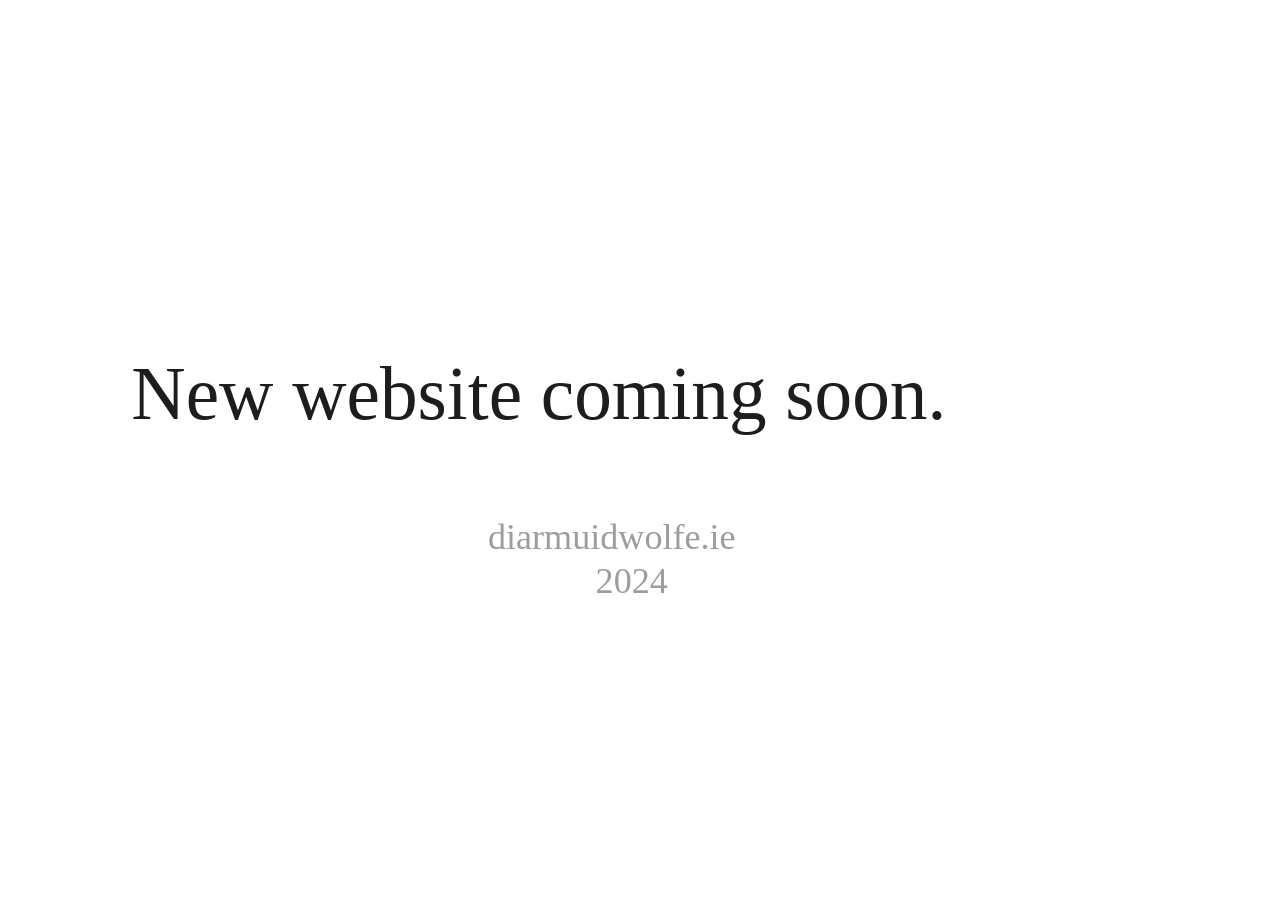
==== index.html @ d6584f28 "Add files via upload" ====
<!DOCTYPE html>
<html lang="en">
<head>
    <meta charset="UTF-8">
    <meta name="viewport" content="width=device-width, initial-scale=1.0">
    <title>Diarmuid Wolfe</title>
    <link rel="icon" type="image/x-icon" href="favicon.svg">
</head>
<body>
    <img src="NewWebsite.svg" alt="">
    <link rel="stylesheet" href="css/main.css">
</body>
</html>
---- css/main.css ----
body {background: rgb(255, 255, 255);
}
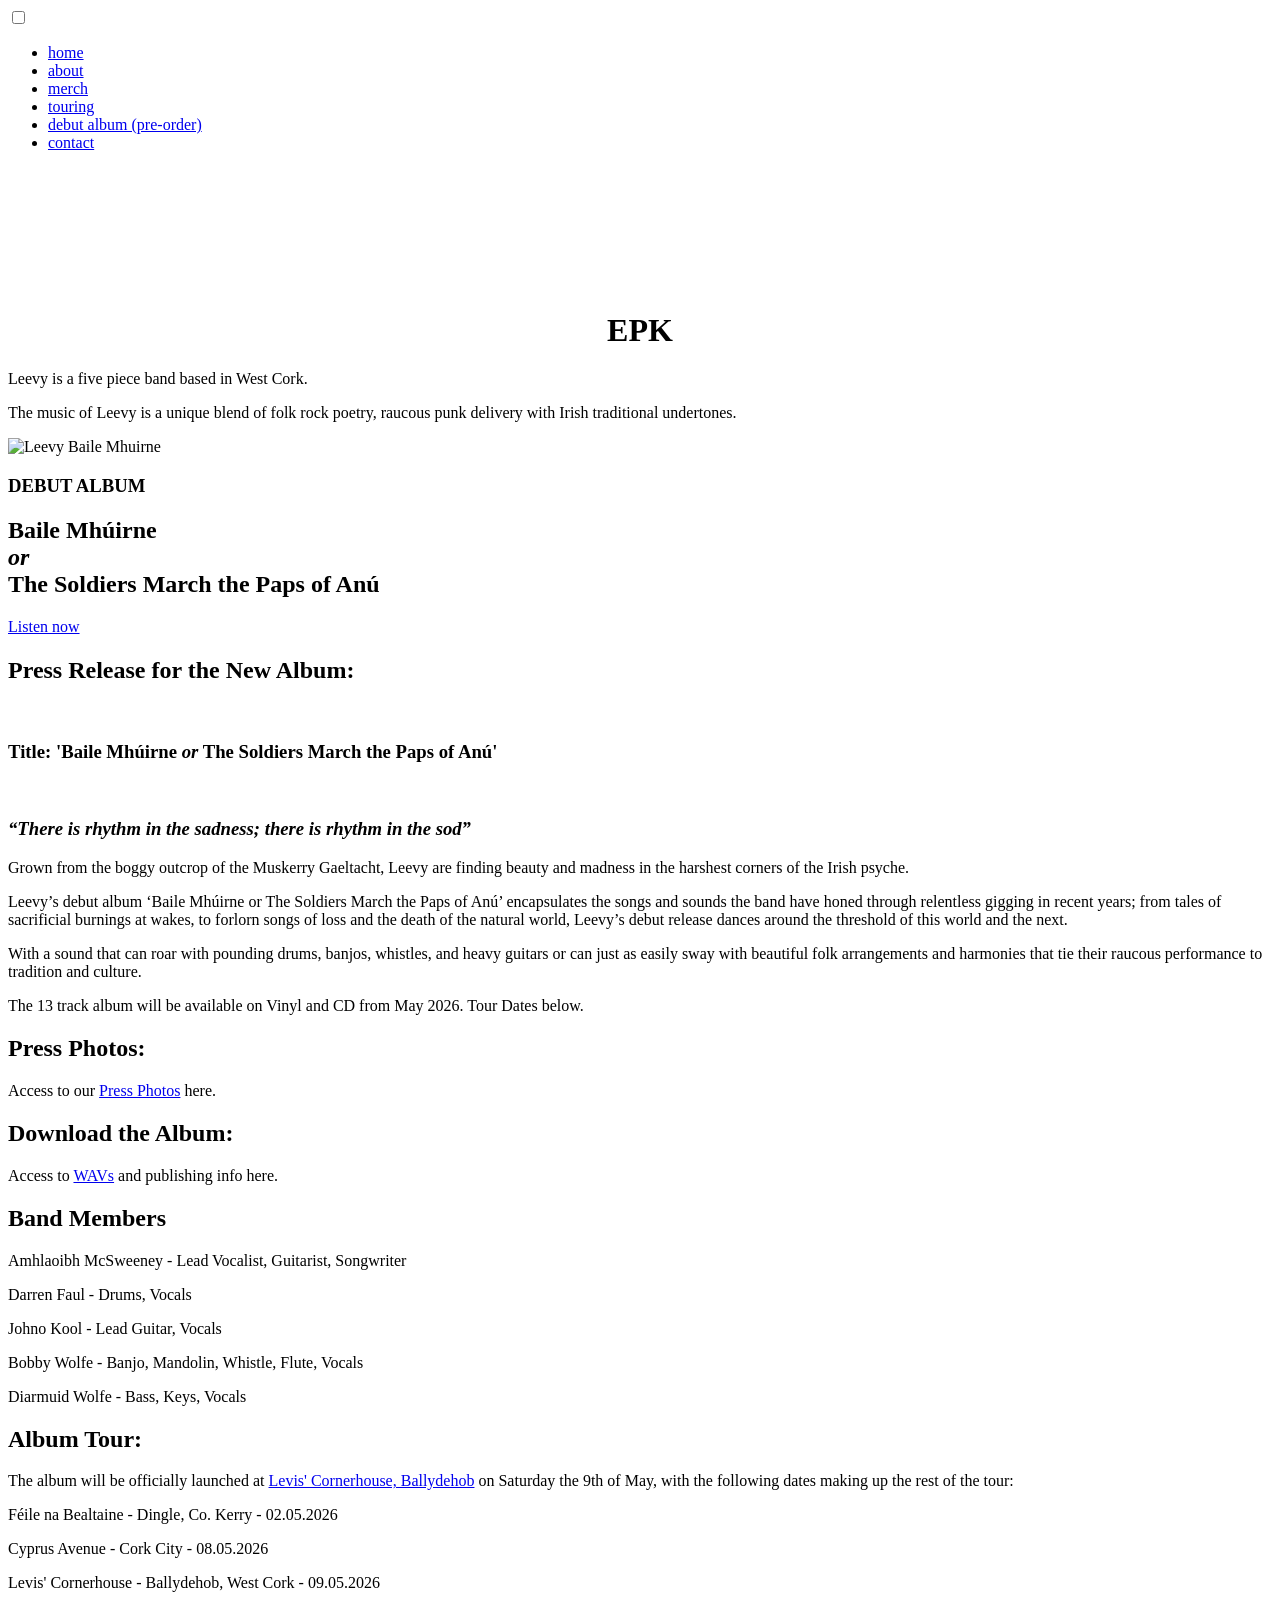
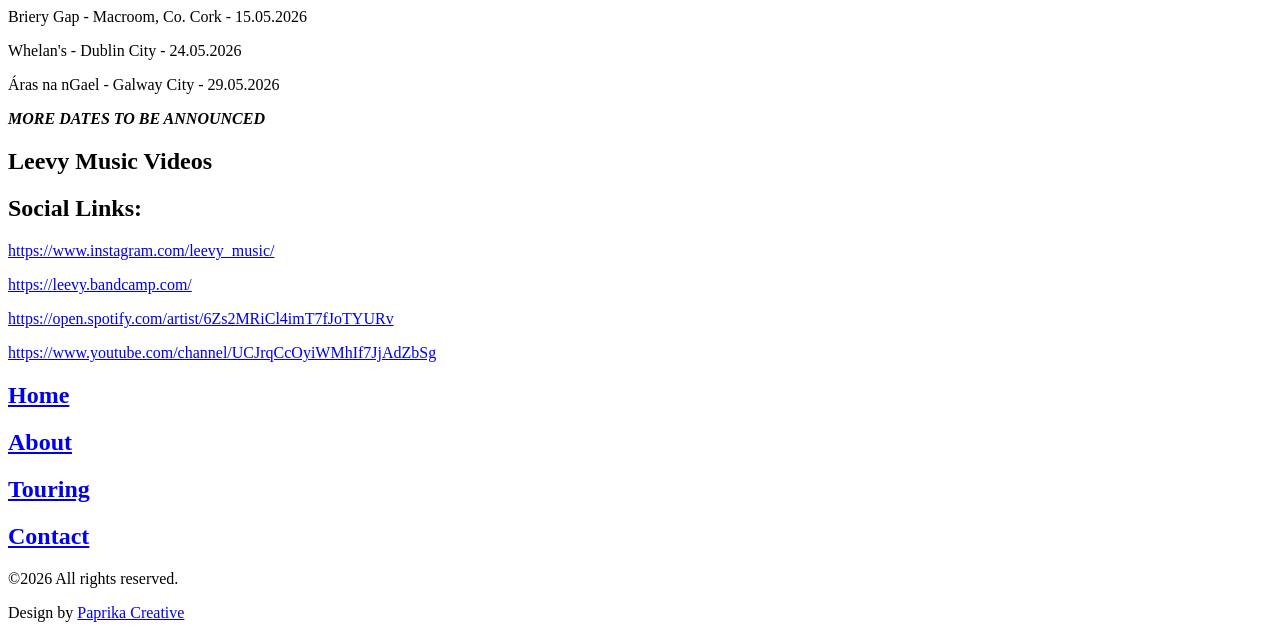
==== commit 52a17a43: "Update index.html" ====
--- a/index.html
+++ b/index.html
@@ -1,13 +1,176 @@
 <!DOCTYPE html>
 <html lang="en">
-<head>
-    <meta charset="UTF-8">
-    <meta name="viewport" content="width=device-width, initial-scale=1.0">
-    <title>Diarmuid Wolfe</title>
-    <link rel="icon" type="image/x-icon" href="favicon.svg">
-</head>
+    <head>
+        <meta charset="UTF-8">
+        <meta name="viewport" content="width=device-width, initial-scale=1.0">
+        <title>EPK | Leevy | Irish band</title>
+        <link rel="icon" type="image/svg+xml" href="images/favicon-leevy.svg">
+        <link rel="icon" sizes="72x72" href="images/favicon-leevy.png">
+        <link rel="stylesheet" href="css/main.css">
+        <link rel="stylesheet" href="css/fadein.css">
+        <link rel="stylesheet" href="css/magnific-popup.css">
+        <link rel="stylesheet" href="/css/lite-yt-embed.css" />
+        <script src="https://ajax.googleapis.com/ajax/libs/jquery/3.5.1/jquery.min.js"></script>
+        <meta property="og:site_name" content="Leevy">
+        <meta property="og:title" content="EPK | Leevy">
+        <meta property="og:description" content="Irish Band">
+        <meta name="description" property="og:description" content="EPK - Leevy.">
+        <meta property="og:image" content="http://leevy.ie/images/tile-leevy.jpg">
+        <meta property="og:image:type" content="image/jpeg">
+        <meta property="og:image:width" content="300">
+        <meta property="og:image:height" content="300">
+        <meta property="og:url" content="https://leevy.ie/epk">
+    </head>
+
 <body>
-    <img src="NewWebsite.svg" alt="">
-    <link rel="stylesheet" href="css/main.css">
+    <header class="sticky heroFade dark">
+        <div>
+            <a href="/">
+                <div class="logo-box dark"></div>
+            </a>
+        </div>
+        <nav class="dark">
+            <div id="menuToggle">
+                <input type="checkbox" class="toggle">
+                <span></span>
+                <span></span>
+                
+
+                <ul class="show-desktop hide-mobile" id="nav">
+                    <li><a href="/" class="hover-fill">home</a></li>
+                    <li><a href="/about" class="hover-fill">about</a></li>
+                    <li><a href="https://leevy.bandcamp.com/merch" class="hover-fill">merch</a></li>                   
+                    <li><a href="/touring" class="hover-fill">touring</a></li>
+                    <li class="hide-desktop"><a href="https://www.kickstarter.com/projects/leevy/leevy-2026-album-pre-order" class="hover-fill">debut album (pre-order)</a></li>
+                    <li><a href="/contact" class="hover-fill">contact</a></li>
+                </ul>
+            </div>
+        </nav>
+    </header>
+
+    <div class="block-white block-pale">
+        <div class="container-short" style="margin-top: 10em;">
+            <h1  style="text-align: center; ">EPK</h1>
+            <p>Leevy is a five piece band based in West Cork.</p>
+            <p>The music of Leevy is a unique blend of folk rock poetry, raucous punk delivery with Irish traditional undertones.</p>
+        </div>
+        <div class="block-half block-pale container">
+                <div class="grid-two">
+                    <img class="album-art scroll" src="images/bm22.webp" alt="Leevy Baile Mhuirne" loading="lazy">
+                    <div>
+                        <h3 class="scroll">DEBUT ALBUM</h3>
+                        <h2 class="scroll">Baile Mhúirne <br><i>or</i><br> The Soldiers March the Paps of Anú</h2>
+                        <a href="https://soundcloud.com/user-35306573/sets/baile-mhuirne-or-the-soldiers/s-2vhCd2pMdBI?si=44b4f10114604d5eb9d0fdafe713421c&utm_source=clipboard&utm_medium=text&utm_campaign=social_sharing" class="button button-black scroll">Listen now</a>
+                    </div>
+                </div>
+    
+            </div>   
+            <div class="block-white block-pale">
+                <div class="container-short" style="margin-top: em;">
+                    <h1  style="text-align: center; "></h1>     
+            <h2>Press Release for the New Album:</h2>
+            <br>
+            <h3><strong>Title: 'Baile Mhúirne <i>or</i> The Soldiers March the Paps of Anú'</strong></h3>
+            <br>
+            <h3><i>“There is rhythm in the sadness; there is rhythm in the sod”</i></h3>
+            <p>Grown from the boggy outcrop of the Muskerry Gaeltacht, Leevy are finding beauty and madness in the harshest corners of the Irish psyche.</p>
+            <p>Leevy’s debut album ‘Baile Mhúirne or The Soldiers March the Paps of Anú’ encapsulates the songs and sounds the band have honed through relentless gigging in recent years; from tales of sacrificial burnings at wakes, to forlorn songs of loss and the death of the natural world, Leevy’s debut release dances around the threshold of this world and the next.</p>
+            <p>With a sound that can roar with pounding drums, banjos, whistles, and heavy guitars or can just as easily sway with beautiful folk arrangements and harmonies that tie their raucous performance to tradition and culture.</p>
+            <p>The 13 track album will be available on Vinyl and CD from May 2026. Tour Dates below.</p>
+
+            <h2>Press Photos:</h2>
+            <p>Access to our <a href="https://drive.google.com/drive/folders/155Ag9zj-bqqjAjqRdXDshBK_4tMXkZ3K?usp=drive_link" class="underline">Press Photos</a> here.</p>
+
+            <h2>Download the Album:</h2>
+            <p>Access to <a href="https://drive.google.com/drive/folders/1xvyClgNeGCQgH7x-zjIfzQUlNjFObA7L?usp=drive_link" class="underline">WAVs</a> and publishing info here.</p>
+
+            <h2>Band Members</h2>
+            <p>Amhlaoibh McSweeney - Lead Vocalist, Guitarist, Songwriter</p>
+            <p>Darren Faul - Drums, Vocals</p>
+            <p>Johno Kool - Lead Guitar, Vocals</p>
+            <p>Bobby Wolfe - Banjo, Mandolin, Whistle, Flute, Vocals</p>
+            <p>Diarmuid Wolfe - Bass, Keys, Vocals</p>
+
+            <h2>Album Tour:</h2>
+            <p>The album will be officially launched at <a href="https://leviscornerhouse.com/listings/" class="underline">Levis' Cornerhouse, Ballydehob</a> on Saturday the 9th of May, with the following dates making up the rest of the tour:</p>
+            <p>Féile na Bealtaine - Dingle, Co. Kerry - 02.05.2026</p>
+            <p>Cyprus Avenue - Cork City - 08.05.2026</p>
+            <p>Levis' Cornerhouse - Ballydehob, West Cork - 09.05.2026</p>
+            <p>Briery Gap - Macroom, Co. Cork - 15.05.2026</p>
+            <p>Whelan's - Dublin City - 24.05.2026</p>
+            <p>Áras na nGael - Galway City - 29.05.2026</p>
+            <p></p>
+            <p><i><b>MORE DATES TO BE ANNOUNCED</b></i></p>
+
+
+            <div class="block-white block-pale">
+                    <h2 class="heroFadeUp">Leevy Music Videos</h2>
+                    <div class="container-short" style="text-align: center;">
+                </div>
+                    <div class="grid-video heroFadeUp">
+                        <lite-youtube videoid="CYgJ7k-WWqY" playlabel="Leevy music video Burn the Casket"></lite-youtube>
+                        <lite-youtube videoid="9Yd9Pu_zc58" playlabel="Leevy music video Niamh Chinn Óir"></lite-youtube>
+                        <lite-youtube videoid="D6Uo3K6K5qw" playlabel="Leevy music video Top Road Band"></lite-youtube>
+                        <lite-youtube videoid="4lWYAynLllA" playlabel="Leevy music video Find Your Own Way Back From Town"></lite-youtube>
+                    </div>      
+            </div>
+
+            <h2>Social Links:</h2>
+            <p class="truncate"><a href="https://www.instagram.com/leevy_music/" style="text-decoration: underline;">https://www.instagram.com/leevy_music/</a></p>
+            <p class="truncate"><a href="https://leevy.bandcamp.com/" style="text-decoration: underline;">https://leevy.bandcamp.com/</a></p>
+            <p class="truncate"><a href="https://open.spotify.com/artist/6Zs2MRiCl4imT7fJoTYURv" style="text-decoration: underline;">https://open.spotify.com/artist/6Zs2MRiCl4imT7fJoTYURv</a></p>
+            <p class="truncate"><a href="https://www.youtube.com/channel/UCJrqCcOyiWMhIf7JjAdZbSg"  style="text-decoration: underline;">https://www.youtube.com/channel/UCJrqCcOyiWMhIf7JjAdZbSg</a></p>
+        </div>
+    </div>
+    
+    <div class="footer">
+        <div class="footer-container">
+        <div class="footer-grid">
+            <div><a class="logo-footer" href="/"><div class="logo-box logo-footer"></div></a></div>
+            <div><a href="/"><h2>Home</h2></a></div>
+            <div><a href="/about"><h2>About</h2></a></div>
+            <div><a href="/touring"><h2>Touring</h2></a></div>
+            <div><a href="/contact"><h2>Contact</h2></a></div>
+        </div>
+        </div>
+        <div class="copyright">
+            <p>©2026 All rights reserved.</p>
+            <p>Design by <a href="http://www.paprika.ie" target="_blank" style="text-decoration: underline;">Paprika Creative</a></p>
+        </div>
+
+
+
+    </div>
+    
+
+    <script src="https://cdnjs.cloudflare.com/ajax/libs/jquery/3.5.1/jquery.min.js"></script>
+    <script src="js/init.js"></script>
+    <script src="js/fadein.js"></script>
+    <script src="js/lite-yt-embed.js"></script>
+    <script src="js/magnific-popup.js"></script>
+
+    <script>$(document).ready(function() {
+    
+        $('.image-popup-no-margins').magnificPopup({
+            type: 'image',
+            closeOnContentClick: true,
+            closeBtnInside: false,
+            fixedContentPos: true,
+            mainClass: 'mfp-no-margins mfp-with-zoom', // class to remove default margin from left and right side
+            image: {
+                verticalFit: true
+            },
+            zoom: {
+                enabled: true,
+                duration: 300 // don't foget to change the duration also in CSS
+            }
+        });
+    
+    });</script>
+
+
 </body>
-</html>+
+
+
+</html>
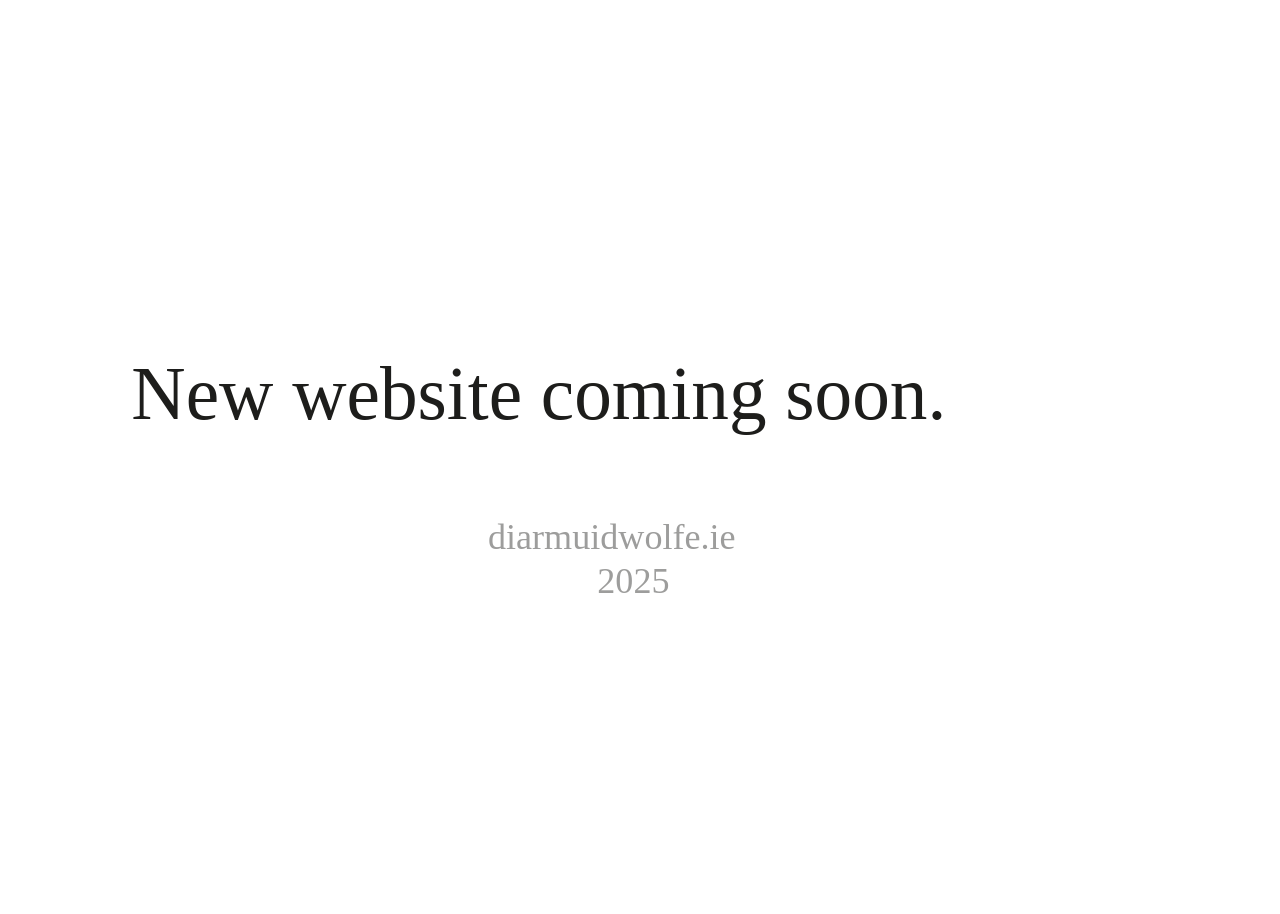
==== commit 63754edc: "Update index.html" ====
--- a/index.html
+++ b/index.html
@@ -1,176 +1,12 @@
 <!DOCTYPE html>
 <html lang="en">
-    <head>
-        <meta charset="UTF-8">
-        <meta name="viewport" content="width=device-width, initial-scale=1.0">
-        <title>EPK | Leevy | Irish band</title>
-        <link rel="icon" type="image/svg+xml" href="images/favicon-leevy.svg">
-        <link rel="icon" sizes="72x72" href="images/favicon-leevy.png">
-        <link rel="stylesheet" href="css/main.css">
-        <link rel="stylesheet" href="css/fadein.css">
-        <link rel="stylesheet" href="css/magnific-popup.css">
-        <link rel="stylesheet" href="/css/lite-yt-embed.css" />
-        <script src="https://ajax.googleapis.com/ajax/libs/jquery/3.5.1/jquery.min.js"></script>
-        <meta property="og:site_name" content="Leevy">
-        <meta property="og:title" content="EPK | Leevy">
-        <meta property="og:description" content="Irish Band">
-        <meta name="description" property="og:description" content="EPK - Leevy.">
-        <meta property="og:image" content="http://leevy.ie/images/tile-leevy.jpg">
-        <meta property="og:image:type" content="image/jpeg">
-        <meta property="og:image:width" content="300">
-        <meta property="og:image:height" content="300">
-        <meta property="og:url" content="https://leevy.ie/epk">
-    </head>
-
+<head>
+    <meta charset="UTF-8">
+    <meta name="viewport" content="width=device-width, initial-scale=1.0">
+    <title>Diarmuid Wolfe</title>
+    <link rel="stylesheet" href="css/main.css">
+</head>
 <body>
-    <header class="sticky heroFade dark">
-        <div>
-            <a href="/">
-                <div class="logo-box dark"></div>
-            </a>
-        </div>
-        <nav class="dark">
-            <div id="menuToggle">
-                <input type="checkbox" class="toggle">
-                <span></span>
-                <span></span>
-                
-
-                <ul class="show-desktop hide-mobile" id="nav">
-                    <li><a href="/" class="hover-fill">home</a></li>
-                    <li><a href="/about" class="hover-fill">about</a></li>
-                    <li><a href="https://leevy.bandcamp.com/merch" class="hover-fill">merch</a></li>                   
-                    <li><a href="/touring" class="hover-fill">touring</a></li>
-                    <li class="hide-desktop"><a href="https://www.kickstarter.com/projects/leevy/leevy-2026-album-pre-order" class="hover-fill">debut album (pre-order)</a></li>
-                    <li><a href="/contact" class="hover-fill">contact</a></li>
-                </ul>
-            </div>
-        </nav>
-    </header>
-
-    <div class="block-white block-pale">
-        <div class="container-short" style="margin-top: 10em;">
-            <h1  style="text-align: center; ">EPK</h1>
-            <p>Leevy is a five piece band based in West Cork.</p>
-            <p>The music of Leevy is a unique blend of folk rock poetry, raucous punk delivery with Irish traditional undertones.</p>
-        </div>
-        <div class="block-half block-pale container">
-                <div class="grid-two">
-                    <img class="album-art scroll" src="images/bm22.webp" alt="Leevy Baile Mhuirne" loading="lazy">
-                    <div>
-                        <h3 class="scroll">DEBUT ALBUM</h3>
-                        <h2 class="scroll">Baile Mhúirne <br><i>or</i><br> The Soldiers March the Paps of Anú</h2>
-                        <a href="https://soundcloud.com/user-35306573/sets/baile-mhuirne-or-the-soldiers/s-2vhCd2pMdBI?si=44b4f10114604d5eb9d0fdafe713421c&utm_source=clipboard&utm_medium=text&utm_campaign=social_sharing" class="button button-black scroll">Listen now</a>
-                    </div>
-                </div>
-    
-            </div>   
-            <div class="block-white block-pale">
-                <div class="container-short" style="margin-top: em;">
-                    <h1  style="text-align: center; "></h1>     
-            <h2>Press Release for the New Album:</h2>
-            <br>
-            <h3><strong>Title: 'Baile Mhúirne <i>or</i> The Soldiers March the Paps of Anú'</strong></h3>
-            <br>
-            <h3><i>“There is rhythm in the sadness; there is rhythm in the sod”</i></h3>
-            <p>Grown from the boggy outcrop of the Muskerry Gaeltacht, Leevy are finding beauty and madness in the harshest corners of the Irish psyche.</p>
-            <p>Leevy’s debut album ‘Baile Mhúirne or The Soldiers March the Paps of Anú’ encapsulates the songs and sounds the band have honed through relentless gigging in recent years; from tales of sacrificial burnings at wakes, to forlorn songs of loss and the death of the natural world, Leevy’s debut release dances around the threshold of this world and the next.</p>
-            <p>With a sound that can roar with pounding drums, banjos, whistles, and heavy guitars or can just as easily sway with beautiful folk arrangements and harmonies that tie their raucous performance to tradition and culture.</p>
-            <p>The 13 track album will be available on Vinyl and CD from May 2026. Tour Dates below.</p>
-
-            <h2>Press Photos:</h2>
-            <p>Access to our <a href="https://drive.google.com/drive/folders/155Ag9zj-bqqjAjqRdXDshBK_4tMXkZ3K?usp=drive_link" class="underline">Press Photos</a> here.</p>
-
-            <h2>Download the Album:</h2>
-            <p>Access to <a href="https://drive.google.com/drive/folders/1xvyClgNeGCQgH7x-zjIfzQUlNjFObA7L?usp=drive_link" class="underline">WAVs</a> and publishing info here.</p>
-
-            <h2>Band Members</h2>
-            <p>Amhlaoibh McSweeney - Lead Vocalist, Guitarist, Songwriter</p>
-            <p>Darren Faul - Drums, Vocals</p>
-            <p>Johno Kool - Lead Guitar, Vocals</p>
-            <p>Bobby Wolfe - Banjo, Mandolin, Whistle, Flute, Vocals</p>
-            <p>Diarmuid Wolfe - Bass, Keys, Vocals</p>
-
-            <h2>Album Tour:</h2>
-            <p>The album will be officially launched at <a href="https://leviscornerhouse.com/listings/" class="underline">Levis' Cornerhouse, Ballydehob</a> on Saturday the 9th of May, with the following dates making up the rest of the tour:</p>
-            <p>Féile na Bealtaine - Dingle, Co. Kerry - 02.05.2026</p>
-            <p>Cyprus Avenue - Cork City - 08.05.2026</p>
-            <p>Levis' Cornerhouse - Ballydehob, West Cork - 09.05.2026</p>
-            <p>Briery Gap - Macroom, Co. Cork - 15.05.2026</p>
-            <p>Whelan's - Dublin City - 24.05.2026</p>
-            <p>Áras na nGael - Galway City - 29.05.2026</p>
-            <p></p>
-            <p><i><b>MORE DATES TO BE ANNOUNCED</b></i></p>
-
-
-            <div class="block-white block-pale">
-                    <h2 class="heroFadeUp">Leevy Music Videos</h2>
-                    <div class="container-short" style="text-align: center;">
-                </div>
-                    <div class="grid-video heroFadeUp">
-                        <lite-youtube videoid="CYgJ7k-WWqY" playlabel="Leevy music video Burn the Casket"></lite-youtube>
-                        <lite-youtube videoid="9Yd9Pu_zc58" playlabel="Leevy music video Niamh Chinn Óir"></lite-youtube>
-                        <lite-youtube videoid="D6Uo3K6K5qw" playlabel="Leevy music video Top Road Band"></lite-youtube>
-                        <lite-youtube videoid="4lWYAynLllA" playlabel="Leevy music video Find Your Own Way Back From Town"></lite-youtube>
-                    </div>      
-            </div>
-
-            <h2>Social Links:</h2>
-            <p class="truncate"><a href="https://www.instagram.com/leevy_music/" style="text-decoration: underline;">https://www.instagram.com/leevy_music/</a></p>
-            <p class="truncate"><a href="https://leevy.bandcamp.com/" style="text-decoration: underline;">https://leevy.bandcamp.com/</a></p>
-            <p class="truncate"><a href="https://open.spotify.com/artist/6Zs2MRiCl4imT7fJoTYURv" style="text-decoration: underline;">https://open.spotify.com/artist/6Zs2MRiCl4imT7fJoTYURv</a></p>
-            <p class="truncate"><a href="https://www.youtube.com/channel/UCJrqCcOyiWMhIf7JjAdZbSg"  style="text-decoration: underline;">https://www.youtube.com/channel/UCJrqCcOyiWMhIf7JjAdZbSg</a></p>
-        </div>
-    </div>
-    
-    <div class="footer">
-        <div class="footer-container">
-        <div class="footer-grid">
-            <div><a class="logo-footer" href="/"><div class="logo-box logo-footer"></div></a></div>
-            <div><a href="/"><h2>Home</h2></a></div>
-            <div><a href="/about"><h2>About</h2></a></div>
-            <div><a href="/touring"><h2>Touring</h2></a></div>
-            <div><a href="/contact"><h2>Contact</h2></a></div>
-        </div>
-        </div>
-        <div class="copyright">
-            <p>©2026 All rights reserved.</p>
-            <p>Design by <a href="http://www.paprika.ie" target="_blank" style="text-decoration: underline;">Paprika Creative</a></p>
-        </div>
-
-
-
-    </div>
-    
-
-    <script src="https://cdnjs.cloudflare.com/ajax/libs/jquery/3.5.1/jquery.min.js"></script>
-    <script src="js/init.js"></script>
-    <script src="js/fadein.js"></script>
-    <script src="js/lite-yt-embed.js"></script>
-    <script src="js/magnific-popup.js"></script>
-
-    <script>$(document).ready(function() {
-    
-        $('.image-popup-no-margins').magnificPopup({
-            type: 'image',
-            closeOnContentClick: true,
-            closeBtnInside: false,
-            fixedContentPos: true,
-            mainClass: 'mfp-no-margins mfp-with-zoom', // class to remove default margin from left and right side
-            image: {
-                verticalFit: true
-            },
-            zoom: {
-                enabled: true,
-                duration: 300 // don't foget to change the duration also in CSS
-            }
-        });
-    
-    });</script>
-
-
+    <img src="NewWebsite.svg" alt="">
 </body>
-
-
-
 </html>
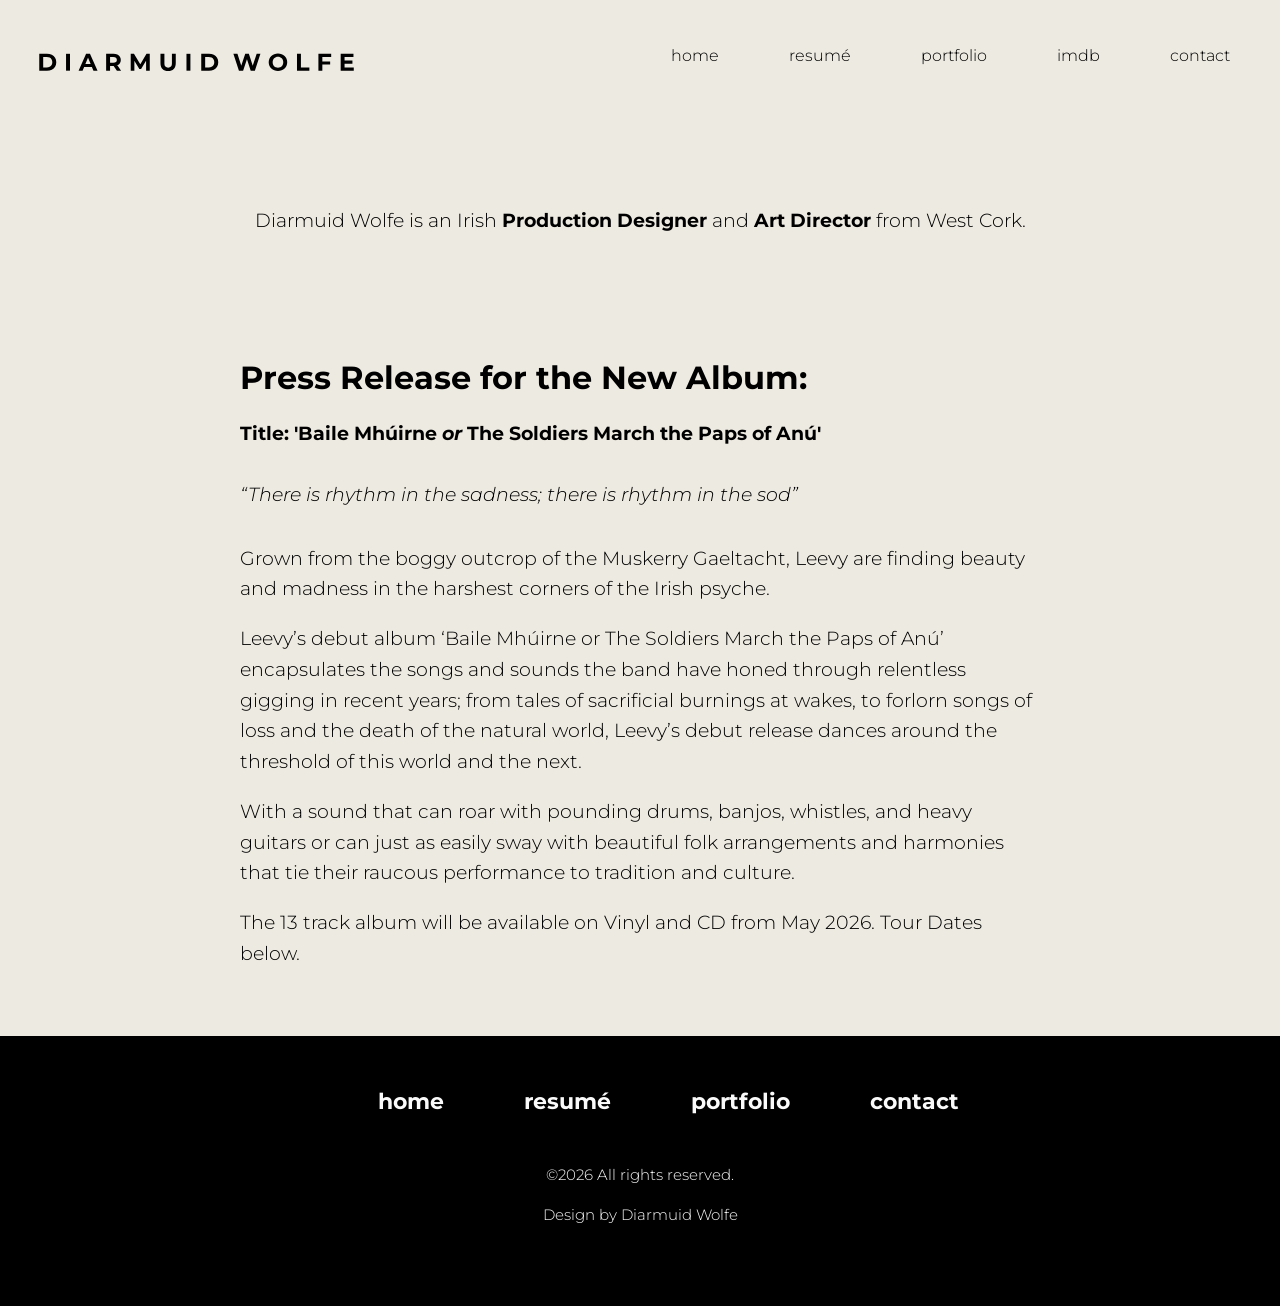
==== commit d8450cd3: "Add files via upload" ====
--- a/index.html
+++ b/index.html
@@ -1,12 +1,126 @@
 <!DOCTYPE html>
 <html lang="en">
-<head>
-    <meta charset="UTF-8">
-    <meta name="viewport" content="width=device-width, initial-scale=1.0">
-    <title>Diarmuid Wolfe</title>
-    <link rel="stylesheet" href="css/main.css">
-</head>
+    <head>
+        <meta charset="UTF-8">
+        <meta name="viewport" content="width=device-width, initial-scale=1.0">
+        <title>Diarmuid Wolfe | Production Designer | Art Director</title>
+        <link rel="icon" type="image/svg+xml" href="images/favicon-diarmuidwolfe.svg">
+        <link rel="icon" sizes="72x72" href="images/favicon-diarmuidwolfe.svg">
+        <link rel="stylesheet" href="css/main.css">
+        <link rel="stylesheet" href="css/fadein.css">
+        <link rel="stylesheet" href="css/magnific-popup.css">
+        <link rel="stylesheet" href="/css/lite-yt-embed.css" />
+        <script src="https://ajax.googleapis.com/ajax/libs/jquery/3.5.1/jquery.min.js"></script>
+        <meta property="og:site_name" content="Diarmuid Wolfe | Production Designer | Art Director">
+        <meta property="og:title" content="Diarmuid Wolfe | Production Designer | Art Director">
+        <meta property="og:description" content="Irish Production Designer">
+        <meta name="description" property="og:description" content="Diarmuid Wolfe | Production Designer | Art Director.">
+        <meta property="og:image" content="http://diarmuid.ie/images/tile-diarmuidwolfe.jpg">
+        <meta property="og:image:type" content="image/jpeg">
+        <meta property="og:image:width" content="300">
+        <meta property="og:image:height" content="300">
+        <meta property="og:url" content="https://diarmuidwolfe.ie">
+    </head>
+
 <body>
-    <img src="NewWebsite.svg" alt="">
+    <header class="sticky heroFade dark">
+        <div>
+            <a href="/">
+                <div class="logo-box dark"></div>
+            </a>
+        </div>
+        <nav class="dark">
+            <div id="menuToggle">
+                <input type="checkbox" class="toggle">
+                <span></span>
+                <span></span>
+                
+
+                <ul class="show-desktop hide-mobile" id="nav">
+                    <li><a href="/" class="hover-fill">home</a></li>
+                    <li><a href="/resume" class="hover-fill">resumé</a></li>
+                    <li><a href="portfolio" class="hover-fill">portfolio</a></li>
+                    <li><a href="https://www.imdb.com/name/nm13002659/" class="hover-fill">imdb</a></li>                 
+                    <li><a href="/contact" class="hover-fill">contact</a></li>
+                </ul>
+            </div>
+        </nav>
+    </header>
+
+    <div class="block-white block-pale">
+        <div class="container-short" style="margin-top: 10em;">
+            <h3  style="text-align: center; ">Diarmuid Wolfe is an Irish <strong>Production Designer</strong> and <strong>Art Director</strong> from West Cork.</h3>
+    
+            </div>   
+            <div class="block-white block-pale">
+                <div class="container-short" style="margin-top: em;">
+                    <h1  style="text-align: center; "></h1>     
+            <h2>Press Release for the New Album:</h2>
+            <br>
+            <h3><strong>Title: 'Baile Mhúirne <i>or</i> The Soldiers March the Paps of Anú'</strong></h3>
+            <br>
+            <h3><i>“There is rhythm in the sadness; there is rhythm in the sod”</i></h3>
+            <p>Grown from the boggy outcrop of the Muskerry Gaeltacht, Leevy are finding beauty and madness in the harshest corners of the Irish psyche.</p>
+            <p>Leevy’s debut album ‘Baile Mhúirne or The Soldiers March the Paps of Anú’ encapsulates the songs and sounds the band have honed through relentless gigging in recent years; from tales of sacrificial burnings at wakes, to forlorn songs of loss and the death of the natural world, Leevy’s debut release dances around the threshold of this world and the next.</p>
+            <p>With a sound that can roar with pounding drums, banjos, whistles, and heavy guitars or can just as easily sway with beautiful folk arrangements and harmonies that tie their raucous performance to tradition and culture.</p>
+            <p>The 13 track album will be available on Vinyl and CD from May 2026. Tour Dates below.</p>
+
+            </div>
+    </div>
+    </div>
+    </div>
+</div>
+    </div>
+    </div>
+    
+    <div class="footer">
+        <div class="footer-container">
+        <div class="footer-grid">
+            <div><a class="logo-footer" href="/"><div class="logo-box logo-footer"></div></a></div>
+            <div><a href="/"><h2>home</h2></a></div>
+            <div><a href="/resume"><h2>resumé</h2></a></div>
+            <div><a href="/portfolio"><h2>portfolio</h2></a></div>
+            <div><a href="/contact"><h2>contact</h2></a></div>
+        </div>
+        </div>
+        <div class="copyright">
+            <p>©2026 All rights reserved.</p>
+            <p>Design by Diarmuid Wolfe</a></p>
+        </div>
+
+
+
+    </div>
+    
+
+    <script src="https://cdnjs.cloudflare.com/ajax/libs/jquery/3.5.1/jquery.min.js"></script>
+    <script src="js/init.js"></script>
+    <script src="js/fadein.js"></script>
+    <script src="js/lite-yt-embed.js"></script>
+    <script src="js/magnific-popup.js"></script>
+
+    <script>$(document).ready(function() {
+    
+        $('.image-popup-no-margins').magnificPopup({
+            type: 'image',
+            closeOnContentClick: true,
+            closeBtnInside: false,
+            fixedContentPos: true,
+            mainClass: 'mfp-no-margins mfp-with-zoom', // class to remove default margin from left and right side
+            image: {
+                verticalFit: true
+            },
+            zoom: {
+                enabled: true,
+                duration: 300 // don't foget to change the duration also in CSS
+            }
+        });
+    
+    });</script>
+
+
 </body>
-</html>
+
+
+
+</html>
--- a/css/main.css
+++ b/css/main.css
@@ -1,2 +1,1142 @@
-body {background: rgb(255, 255, 255);
-}+@import url('https://fonts.googleapis.com/css2?family=Montserrat:ital,wght@0,100..900;1,100..900&display=swap" rel="stylesheet');
+
+::selection {
+    background: var(--secondary-colour);
+}
+
+html {
+    margin:    0 auto;
+    max-width: 3000px;
+    overflow-x: hidden;
+}
+
+body  {
+    margin: 0;
+    font-family: 'Montserrat', sans-serif;
+    background: #EDEAE1;
+}
+
+input,
+textarea,
+button,
+select,
+a {
+  -webkit-tap-highlight-color: rgba(0,0,0,0);
+  color: inherit;
+}
+
+
+a img {
+    -webkit-tap-highlight-color: rgba(0,0,0,0);
+    text-decoration: none;
+}
+
+p {
+    font-size: 1em;
+    line-height: 1.4em;
+    font-weight: 300;
+}
+
+h1 {
+    font-size: 2em;
+    font-family: 'Montserrat', light;
+        font-weight: 200;
+}
+
+h2 {
+    font-size: 1.4em;
+    line-height: 1em;
+    font-family: 'Montserrat', sans-serif;
+    margin-top: 2em;
+}
+
+h2 ~ h3 {
+    margin-top: -.8em;
+    margin-bottom: 2em;
+}
+
+h3 {
+    line-height: 1em;
+    font-size: 1.2em;
+    font-weight: 300;
+}
+
+ul {
+    list-style-type: none;
+    margin: 0;
+    padding: 0;
+}
+
+.container {
+    padding: 1em;
+    margin-right: 0.2em;
+    margin-left: 0.2em;
+}
+
+.container-short {
+    display: block;
+    max-width: 800px;
+    padding: 1em;
+    margin: 0 auto 0 auto;
+}
+
+.logo-box {
+    position: relative;
+    max-width: 100%;
+    margin-right: 10px;
+}
+
+.logo-box-show {
+    opacity: 0;
+    transition: 400ms ease-in-out;
+}
+
+.mobile-nav>.logo-box-show {
+    opacity: 100;
+    transition: 400ms ease-in-out;
+}
+
+
+.logo-box:hover {
+    opacity: 80%;
+}
+
+.logo-box::before {
+    content: url(/images/diarmuidwolfe-logo-yellow-temp.svg);
+    display: block;
+    width: 120px;
+    margin-top: 30px;
+    margin-left: 5px;
+    padding-left: 20px;
+    cursor: pointer;
+    z-index: 10;
+}
+
+
+.logo-footer.logo-box::before {
+    content: url(/images/diarmuidwolfe-logo-temp-white.svg);
+    width: 80px;
+    padding: 0;
+    margin-top: 14px;
+
+    margin-left: 0px;
+}
+
+
+
+.show-mobile {
+    display: block;
+    z-index: 9999;
+}
+
+.hide-mobile {
+    transition: 400ms ease-in-out;
+    transform: translate(-110%);
+    height: 100%;
+    box-shadow: 3px 4px 8px 3px rgba(0, 0, 0, 0.1);
+
+}
+
+.hide-mobile li {
+    opacity: 0;
+    transition: 0.2s;
+    transform: translateY(50px);
+    
+} 
+
+header {
+    display: flex;
+    justify-content: space-between;
+    justify-items: space-between;
+}
+
+.sticky {
+    position: fixed;
+    top: 0;
+    left: 0;
+    width: 100%;
+    z-index: 5;
+    background-color: transparent;
+}
+
+.menu {
+    width: 25px;
+    margin-top: 1em;
+    margin-right: 1em;
+}
+
+#menuToggle {
+    display: flex;
+    flex-direction: column;
+    position: relative;
+    top: 0;
+    left: 25px;
+    margin-right: 50px;
+    margin-top: 30px;
+    z-index: 50;
+    -webkit-user-select: none;
+    user-select: none;
+  }
+  
+  #menuToggle input
+  {
+    display: flex;
+    width: 40px;
+    height: 32px;
+    position: absolute;
+    cursor: pointer;
+    opacity: 0;
+    z-index: 55;
+  }
+  
+  #menuToggle span
+  {
+    display: flex;
+    width: 29px;
+    height: 4px;
+    margin-bottom: 5px;
+    position: relative;
+    background: #fafafa;
+    border-radius: 1px;
+    z-index: 50;
+    transform-origin: 5px 0px;
+    transition: transform 0.5s cubic-bezier(0.77,0.2,0.05,1.0),
+                opacity 0.55s ease;
+  }
+  
+  #menuToggle span:first-child
+  {
+    transform-origin: 0% 0%;
+  }
+  
+  #menuToggle span:nth-last-child(2)
+  {
+    transform-origin: 0% 100%;
+  }
+  
+  #menuToggle input:checked ~ span
+  {
+    opacity: 1;
+    transform: rotate(405deg) translate(2px, 3px);
+    background: black;
+  }
+  
+  #menuToggle input:checked ~ span:nth-last-child(2)
+  {
+    transform: rotate(-405deg) translate(-8px, 8px);
+  }
+
+  #menuToggle input:checked ~ .hide-mobile
+  {
+    opacity: 1;
+    transition: all 1s cubic-bezier(0.23, 1, 0.32, 1); 
+    transform: translate(0);
+    height: 100%;
+  }
+
+ #menuToggle input:checked ~ .hide-mobile li
+  {
+    opacity: 1;
+    transition: 1s cubic-bezier(0.23, 1, 0.32, 1); 
+    transform: translateY(0);
+    transition-delay: 0.6s;
+  }
+
+  #menuToggle input:checked ~ .hide-mobile li:nth-child(1) {
+    transition-delay: 0.2s;
+  }
+  #menuToggle input:checked ~ .hide-mobile li:nth-child(2) {
+    transition-delay: 0.4s;
+  }
+  #menuToggle input:checked ~ .hide-mobile li:nth-child(3) {
+    transition-delay: 0.6s;
+  }
+  #menuToggle input:checked ~ .hide-mobile li:nth-child(4) {
+    transition-delay: 0.8s;
+  }
+
+  #menuToggle input:checked ~ .hide-mobile li:nth-child(5) {
+    transition-delay: 1s;
+  }
+
+
+nav {
+    display: block;
+}
+
+.mobile-nav {
+    background-color: black;
+    transition: all 1s;
+}
+
+  nav ul {
+    position: fixed;
+    width: 100%;
+    right: 0;
+    top: 0;
+    bottom: 0;
+    background: #F7D675;
+    z-index: 7;
+    text-align: left;
+    padding-top: 100px;
+    height: 100%;   
+    font-family: 'Montserrat';
+
+}
+
+nav ul img {
+    width: 30px;
+}
+
+.menu-icon:hover {
+    opacity: 50%;
+}
+
+nav ul li.menu-icon{
+    margin-top: 20%;
+}
+
+.menu-icon::before {
+    content: url(images/instagram.svg);
+    display: block;
+    width: 30px;
+    margin-top: 30%;
+    cursor: pointer;
+}
+
+nav ul li {
+    width: 100%;
+    margin-left: 20px;
+}
+
+nav ul li a {
+    color: black;
+    text-decoration: none;
+    display: block;
+    width: 100%;
+    padding: .8em 10px;
+    text-align: left;
+    font-weight: 600;
+    font-size: 1.8em; 
+
+}
+
+nav ul li a:hover {
+    color: #fbbd15;
+
+}
+
+input,
+textarea,
+button,
+select,
+a {
+  -webkit-tap-highlight-color: rgba(0,0,0,0);
+  text-decoration: none;
+}
+
+a img {
+    -webkit-tap-highlight-color: rgba(0,0,0,0);
+    text-decoration: none;
+}
+
+.button-holder {
+    text-align: center;
+}
+
+.button {
+    text-align: center;
+    text-decoration: none;
+    color: black;
+    background-color: whitesmoke;
+    padding: 10px 30px;
+    border-radius: 5px;
+    margin: 0 auto auto auto;
+    display: inline-block;
+  -webkit-transition: 0.4s ease;
+  transition: 0.4s ease;
+  text-shadow:  none;
+  font-weight: 600;
+  border-color: black;
+  border-width: 0.2px;
+  border-style: solid;
+  font-weight: 1000;
+  font-family: 'Montserrat';
+}
+
+.button:hover{
+    transform: translateY(-5px);
+  -webkit-transition: 0.4s ease;
+  transition: 0.4s ease;
+  background-color: black;
+  color: #fafafa;
+  border-color: whitesmoke;
+}
+
+.button.button-black {
+    background-color: black;
+    color: #fafafa;
+    border-color: whitesmoke;
+    border-width: 0.2px;
+    border-style: solid;
+}
+
+.button-black:hover{
+    transform: translateY(-5px);
+  -webkit-transition: 0.4s ease;
+  transition: 0.4s ease;
+  background-color: whitesmoke;
+  color: black;
+  border-color: black;
+}
+
+.block-white {
+    background: #EDEAE1;
+    color: black;
+    text-align: left;
+    padding: 1em 0 1em 0;
+    align-items: center;
+    justify-content: center;
+}
+
+.block-full {
+    display: flex;
+    min-height: 100vh;
+    color: black;
+    margin: auto;
+    align-items: center;
+    text-align: left;
+    justify-content: center;
+}
+
+.block-half {
+    display: flex;
+    min-height: 50vh;
+    margin: auto;
+    align-items: center;
+    text-align: left;
+    justify-content: center;
+    align-content: center;
+}
+
+.block-black {
+    background-color: black;
+    color: #fafafa;
+}
+
+.block-yellow {
+    background-color: #F7D675;
+    color: black;
+}
+
+
+.block-pale {
+    background-color: #EDEAE1;
+}
+
+.block-orange {
+    background-color: #B56E28;
+    color: #fafafa;
+}
+
+.image-holder {
+    width: 100%;
+    object-fit: contain;
+    display: flex;
+    justify-items: center;
+    justify-content: center;
+}
+
+.image-holder img {
+    max-width: 240px;
+}
+
+.hero-image-template {
+    display: block;
+    background-size: cover;
+    background-repeat: no-repeat;
+    height: 100vh;
+    background-position: center;
+    text-align: center;
+    top: 0;
+    max-width: 100%;
+}
+
+.hero-image-template+.hero-image img {
+    object-fit: contain;
+    object-position: center;
+    max-width: 100%;
+    height: 100vh;
+}
+
+.hero-image-template-alt {
+    display: block;
+    background-size: cover;
+    background-repeat: no-repeat;
+    height: 50vh;
+    background-position: center;
+    text-align: center;
+    top: 0;
+    max-width: 100%;
+}
+
+.hero-image-container {
+    display: flex;
+    height: 50vh;
+    justify-content: center;
+    justify-items: center;
+    align-items: center;
+}
+
+.hero-image-container img {
+    object-fit: cover;
+    overflow: hidden;
+    height: auto;
+    width: 100%;
+    max-height: 100%;
+   
+
+}
+
+.home-text {
+    position: absolute;
+    text-align: center;
+    bottom: 40%;
+    color: #fff;
+    z-index: 1;
+    padding-bottom: 0;
+    margin-bottom: 0;
+    text-decoration: none;
+    width: 100%;
+}
+
+.home-text-lower {
+    width: 100%;
+    position: absolute;
+    text-align: center;
+    bottom: 10%;
+    color: #fff;
+    z-index: 0;
+    padding-bottom: 0;
+}
+
+.overlay-text-right {
+    position: absolute;
+    text-align: left;
+    left: 50%;
+    bottom: 15%;
+    color: #fff;
+    z-index: 0;
+    padding-bottom: 0;
+}
+
+.overlay-text-bottom {
+    position: absolute;
+    text-align: left;
+    bottom: 5%;
+    color: #fff;
+    z-index: 0;
+    padding-bottom: 0;
+    font-family: 'Montserrat';
+    max-width: 1000px;
+    overflow: hidden;
+    padding-left: 1em;
+}
+
+.home-buttons {
+    display: flex;
+    flex-wrap: wrap;
+    gap: 10px;
+    justify-items: center;
+    justify-content: center;
+    margin-bottom: 2em;
+}
+
+.social-logo {
+    display: flex;
+    flex-wrap: wrap;
+    gap: 30px;
+    justify-items: center;
+    justify-content: center;
+    margin-bottom: 2em;
+}
+
+.social-logo img {
+    width: 40px;
+  -webkit-transition: 0.4s ease;
+  transition: 0.4s ease;
+}
+
+.social-logo img:hover {
+    transform: translateY(-5px);
+  -webkit-transition: 0.4s ease;
+  transition: 0.4s ease;
+
+}
+
+.grid-container {
+    display: grid;
+    column-gap: 50px;
+    grid-template-columns: auto auto auto;
+}
+
+.grid-holder { 
+    display: flex;
+    -webkit-box-align: center;
+    align-items: center;
+    -webkit-box-pack: center;
+    justify-content: center;
+}
+
+.grid-two {
+    display: grid;
+    gap: 80px;
+    -webkit-box-flex: 1;
+    flex-grow: 1;
+    max-width: 54em;
+    grid-template-columns: repeat(1, 1fr);
+}
+
+.grid-two img {
+    object-fit: contain;
+    max-width: 100%;
+}
+
+.grid-video {
+    display: grid;
+    gap: 80px;
+    -webkit-box-flex: 1;
+    flex-grow: 1;
+    max-width: 80%;
+    grid-template-columns: repeat(1, 1fr);
+    margin: 0 auto 0 auto;
+}
+
+.youtube-video-container {
+    position: relative;
+    overflow: hidden;
+    width: 100%;
+  }
+  
+  .youtube-video-container::after {
+    display: block;
+    content: "";
+    padding-top: 56.25%;
+  }
+  
+  .youtube-video-container iframe {
+    position: absolute;
+    top: 0;
+    left: 0;
+    width: 100%;
+    height: 100%;
+  }
+
+.album-art {
+    width: 300px;
+    margin: auto;
+    box-shadow: rgba(0, 0, 0, .8) 0px 30px 90px;
+}
+
+.spotify {
+    display: flex;
+    justify-content: center;
+    
+}
+
+.spotify  iframe{ 
+    display: flex;
+    max-width: 800px;
+    align-items: center;
+    justify-content: center;
+    margin: 0 1em 0 1em;
+
+}
+
+.tour-container {
+    background-color: #fafafa;
+    max-width: 1000px;
+    margin-left: auto;
+    margin-right: auto;
+    margin-top: 1em;
+    margin-bottom: 1em;
+    padding: 1em 0 1em 0;
+    box-shadow: rgba(0, 0, 0, .4) 0px 15px 20px;
+    border-radius: 10px;
+    display: block;
+    
+}
+
+.tour-event {
+    display: flex;
+    flex-wrap: wrap;
+    padding-left: 1em;
+    padding-right: 1em;
+    justify-content: space-around;
+}
+
+.tour-item {
+    flex: 50%;
+}
+
+.tour-event-black {
+    background-color: black;
+    color: #fafafa;
+}
+
+.tour-location p {
+    font-family: 'Montserrat';
+    font-weight: 600;
+}
+
+.tour-venue p {
+    font-weight: 600;
+}
+
+.tour-tickets a:hover {
+    text-decoration: underline;
+}
+
+.shop-grid {
+    max-width: 900px;
+    margin: 10em auto 10em auto;
+    display: grid;
+        gap: 80px;
+        -webkit-box-flex: 1;
+        flex-grow: 1;
+        max-width: 1000px;
+        grid-template-columns: repeat(1, 1fr);
+    
+}
+
+.shop-grid h3 {
+    font-family: 'EB Gara';
+}
+
+.shop-item {
+    width: 80%;
+    margin: 0 auto 0 auto;
+    max-width: 400px;
+    border-radius: 10px;
+    height: auto;
+    padding: 1em;
+    box-shadow: rgba(0, 0, 0, .4) 0px 30px 30px;
+}
+
+.shop-photo {
+    max-width: 100%;
+}
+
+
+.shop-photo img {
+    object-fit: contain;
+    max-width: 90%;
+}
+
+.gradient-T-B {
+    background: linear-gradient(180deg, rgba(0,0,0,1) 0%, rgba(255,255,255,0) 30%);
+    width: 100%;
+    height: 100%;
+    position: absolute;
+    top: 0;
+}
+
+.center {
+    text-align: center;
+}
+
+.photo-carousel-holder {
+    margin: 1em 0 4em 0;
+   
+ }
+
+ .carousel {
+     background: #EEE;
+   }
+
+   .carousel img {
+    display: block;
+    height: 200px;
+    object-fit: cover;
+  }
+
+  .photo-carousel-holder-bigger {
+    margin: 1em 0 4em 0;
+    display: flex;
+    justify-content: center;
+    width: 100%;
+    height: 70vh;
+ }
+
+  .carousel-bigger {
+    height: auto;
+    width: 90%;
+    object-fit: cover;
+  }
+
+   .carousel-bigger img {
+    height: 100%;
+    width: 100%;
+    object-fit: cover;
+  }
+   
+   @media screen and ( min-width: 768px ) {
+     .carousel img {
+       height: 400px;
+     }
+     .carousel-bigger {
+        height: auto;
+        width: 60%;
+      }
+   }
+
+
+.truncate {
+    overflow: hidden;
+    text-overflow: ellipsis;
+    white-space: nowrap;
+    max-width: 90%;
+    width: 500px;
+}
+
+
+
+
+
+.footer {
+    width: 100%;
+    height: auto;
+    background-color: black;
+    color: #fafafa;
+    padding: 1em 0 4em 0;
+}
+
+.footer a {
+    color: inherit;
+}
+
+.footer h2 {
+    font-size: 1.4em;
+    font-family: 'Montserrat';
+    margin-top: 1em;
+}
+
+.footer-container {
+    display: flex;
+    align-items: center;
+    justify-content: center;
+}
+
+.footer-grid {
+    padding: 1em 2em 1em 2em;
+    display: grid;
+    gap: 30px;
+    -webkit-box-flex: 1;
+    flex-grow: 1;
+    max-width: 54em;
+    grid-template-columns: repeat(2, 1fr);
+
+}
+
+.footer a:hover {
+    text-decoration: underline;
+}
+
+.copyright {
+    text-align: center;
+    font-weight: 500;
+    font-size: .8em;
+}
+
+.heroFade {
+    animation: fadein 2s;
+  }
+  @keyframes fadein {
+    from { opacity: 0}
+    to   { opacity: 1}
+  }
+
+.heroFadeDelayed {
+    animation: moveUp 1.5s ease-in-out;
+}
+
+@keyframes moveUp {
+    from { opacity: 0; transform: translateY(20px);}
+    to {opacity: 1; transform: translateY(0px);}
+}
+
+.underline {text-decoration: underline;}
+
+@media only screen and (min-width: 650px) { 
+    .hide-desktop {
+        display: none;
+    }
+
+    .show-mobile {
+        display: block;
+    }
+
+    .grid-video {
+        display: grid;
+        gap: 80px;
+        -webkit-box-flex: 1;
+        flex-grow: 1;
+        max-width: 1000px;
+        grid-template-columns: repeat(2, 1fr);
+        margin: 0 auto 0 auto;
+    }
+
+    .sticky {
+        position: absolute;
+        color: #fafafa;
+        background: linear-gradient(180deg, rgba(0,0,0,0.5) 0%, rgba(0,0,0,0) 100%);
+    }
+
+    .sticky.dark {
+        background: none;
+    }
+
+    .shop-grid {
+        grid-template-columns: repeat(2, 1fr);
+    }
+
+   
+
+
+
+}
+
+
+
+@media only screen and (min-width: 900px) {
+
+    p {
+        font-size: 1.2em;
+        line-height: 1.6em;
+    }
+    
+    h1 {
+        font-size: 3em;
+    }
+    
+    h2 {
+        font-size: 2em;
+    }
+
+    h3 {
+        font-size: 1.2em;
+    }
+
+    .show-desktop {
+        display: block;
+        opacity: 1;
+
+        transform: translate(0);
+    }
+
+    .mobile-nav {
+        background-color: transparent;
+    }
+
+
+    .grid-two {
+        display: grid;
+        gap: 80px;
+        -webkit-box-flex: 1;
+        flex-grow: 1;
+        max-width: 54em;
+        grid-template-columns: repeat(2, 1fr);
+    
+    }
+
+    .footer-grid {
+        padding: 1em 2em 1em 2em;
+        display: grid;
+        gap: 80px;
+        -webkit-box-flex: 1;
+        flex-grow: 1;
+        grid-template-columns: repeat(6, 1fr);
+    
+    }
+
+    nav {
+        margin: 0;
+        display: block;
+    }
+
+    nav ul {
+        position: relative;
+        background: none;
+        height: 0em;
+        display: inline-block;
+        object-position: right;
+        padding-top: 0;
+        padding-right: 0;
+        margin: 0;
+        width: 100%;
+        text-transform: lowercase;
+        
+    }
+
+    nav ul li {
+        text-align: center;
+        display: inline-block;
+        padding-right: 25px;
+        padding-left: 25px;
+        margin: 0;
+        width: auto;
+        
+    }
+
+
+    .hover-fill {
+        position: relative;
+        display: inline-block;
+        transition: color .5s;
+        overflow:hidden;
+        border-radius: 5px;
+      }
+      .hover-fill:before {
+        content: '';
+        position: absolute;
+        top: 0; left: 0;
+        width: 100%; height: 100%;
+        z-index: -1;
+        transform-origin:0 0 ;
+        transform:translateY(110%);
+        transition: transform .5s;
+        border-radius: 5px;
+
+        background-color: black;
+        color: white;
+      }
+      
+
+
+      .hover-fill:hover {
+        color: #fff;
+      }
+      .hover-fill:hover:before {
+        transform: translateY(0);
+        border-radius: 5px;
+      }
+
+      .button-menu {
+        background-color: #fbbd15;
+        color: white;
+        position: relative;
+        display: inline-block;
+        transition: color .5s;
+        overflow:hidden;
+        border-radius: 5px;
+        width: 100%;
+    }
+
+    .button-menu:hover {
+        transition: all .5s;
+        background-color: #1F4D7A;
+        color: white;
+      }
+      .button-menu:hover {
+        color: #fff;
+        
+      }
+      .button-menu:hover:before {
+        transform: translateX(0);
+        border-radius: 5px;
+      }
+
+    nav ul li a {
+        color: #fafafa;
+        text-shadow: 0px 2px 2px rgba(0, 0, 0, 0.4); 
+        background-color: inherit;
+        text-align: center;
+        padding-bottom: 10px;
+        margin-bottom: 0;
+        font-weight: 300;
+        font-size: 1em; 
+        padding-top: 1em;
+    }
+
+    nav ul li a:hover {
+        background-color: inherit;
+        color: #1F4D7A;
+    
+    }
+
+    nav.dark ul li a {
+        color: black;
+        text-shadow: none;
+    }
+
+    nav ul li a:hover {
+        background-color: inherit;
+        color: #1F4D7A;
+    
+    }
+
+    .logo-box.dark::before {
+        content: url(/images/diarmuidwolfe-logo-temp-black.svg) !important;
+        transform: scale(4);
+    }
+
+    #menuToggle span{
+        display: none;
+    }
+
+   #menuToggle input ~ .hide-mobile li
+    {
+      opacity: 1;
+      transform: translateY(0);
+    } 
+
+    .hide-mobile {
+        display: flex;
+        box-shadow: none;
+    }
+
+    .hero-image-template-alt {
+        display: block;
+        background-size: cover;
+        background-repeat: no-repeat;
+        height: 100vh;
+        background-position: center;
+        text-align: center;
+        top: 0;
+        max-width: 100%;
+    }
+
+    .hero-image-container {
+        height: 100vh;
+    }
+
+    .hero-image-container img {
+        max-width: 800px;
+    }
+
+    .tour-item {
+        flex: 25%;
+    }
+
+    .shop-grid {
+        grid-template-columns: repeat(3, 1fr);
+    }
+    
+
+
+
+
+
+
+}
+
+
+
+
+
+
+
+
+
+
+
--- a/css/fadein.css
+++ b/css/fadein.css
@@ -0,0 +1,63 @@
+section {
+    opacity: 0;
+    transform: translate(0, 20px); transition: all 1.5s;
+}
+    
+section.visible {
+    opacity: 1;
+    transform: translate(0, 0); 
+}
+
+
+.fadeUp, .fadeUpDelayed {
+  opacity: 0;
+  transform: translate(0, 40px); transition: all 1.5s;
+
+}
+  
+.fadeUp.visible {
+  opacity: 1;
+  transform: translate(0, 0); 
+}
+
+.fadeUpDelayed.visible {
+  opacity: 1;
+  transform: translate(0, 0); 
+  transition-delay: 0.5s;
+
+}
+
+.fadeIn {
+  opacity: 0; transition: all 1.5s;
+}
+
+.fadeIn.visible {opacity: 1;}
+
+.heroFadeUp {
+  animation: heroFadeUp 2s;
+}
+@keyframes heroFadeUp {
+  from { opacity: 0; transform: translate(0, 40px); }
+  to   { opacity: 1; transform: translate(0,0);}
+}
+
+.heroFadeDelayed {
+  animation: fadeinDelayed 2.5s;
+}
+@keyframes fadeinDelayed {
+  from { opacity: 0; transform: translate(0, 40px); }
+  to   { opacity: 1; transform: translate(0,0);}
+}
+
+
+
+/*I put this  in made css to apply universally
+.heroFade {
+    animation: fadein 2s;
+  }
+  @keyframes fadein {
+    from { opacity: 0}
+    to   { opacity: 1}
+  }
+*/
+
--- a/css/lite-yt-embed.css
+++ b/css/lite-yt-embed.css
@@ -0,0 +1,85 @@
+lite-youtube {
+    background-color: #000;
+    position: relative;
+    display: block;
+    contain: content;
+    background-position: center center;
+    background-size: cover;
+    cursor: pointer;
+}
+
+/* gradient */
+lite-youtube::before {
+    content: '';
+    display: block;
+    position: absolute;
+    top: 0;
+    background-image: url([data-uri]);
+    background-position: top;
+    background-repeat: repeat-x;
+    height: 60px;
+    padding-bottom: 50px;
+    width: 100%;
+    transition: all 0.2s cubic-bezier(0, 0, 0.2, 1);
+}
+
+/* responsive iframe with a 16:9 aspect ratio
+    thanks https://css-tricks.com/responsive-iframes/
+*/
+lite-youtube::after {
+    content: "";
+    display: block;
+    padding-bottom: calc(100% / (16 / 9));
+}
+lite-youtube > iframe {
+    width: 100%;
+    height: 100%;
+    position: absolute;
+    top: 0;
+    left: 0;
+    border: 0;
+}
+
+/* play button */
+lite-youtube > .lty-playbtn {
+    display: block;
+    width: 68px;
+    height: 48px;
+    position: absolute;
+    cursor: pointer;
+    transform: translate3d(-50%, -50%, 0);
+    top: 50%;
+    left: 50%;
+    z-index: 1;
+    background-color: transparent;
+    /* YT's actual play button svg */
+    background-image: url('data:image/svg+xml;utf8,<svg xmlns="http://www.w3.org/2000/svg" viewBox="0 0 68 48"><path d="M66.52 7.74c-.78-2.93-2.49-5.41-5.42-6.19C55.79.13 34 0 34 0S12.21.13 6.9 1.55c-2.93.78-4.63 3.26-5.42 6.19C.06 13.05 0 24 0 24s.06 10.95 1.48 16.26c.78 2.93 2.49 5.41 5.42 6.19C12.21 47.87 34 48 34 48s21.79-.13 27.1-1.55c2.93-.78 4.64-3.26 5.42-6.19C67.94 34.95 68 24 68 24s-.06-10.95-1.48-16.26z" fill="red"/><path d="M45 24 27 14v20" fill="white"/></svg>');
+    filter: grayscale(100%);
+    transition: filter .1s cubic-bezier(0, 0, 0.2, 1);
+    border: none;
+}
+
+lite-youtube:hover > .lty-playbtn,
+lite-youtube .lty-playbtn:focus {
+    filter: none;
+}
+
+/* Post-click styles */
+lite-youtube.lyt-activated {
+    cursor: unset;
+}
+lite-youtube.lyt-activated::before,
+lite-youtube.lyt-activated > .lty-playbtn {
+    opacity: 0;
+    pointer-events: none;
+}
+
+.lyt-visually-hidden {
+    clip: rect(0 0 0 0);
+    clip-path: inset(50%);
+    height: 1px;
+    overflow: hidden;
+    position: absolute;
+    white-space: nowrap;
+    width: 1px;
+  }
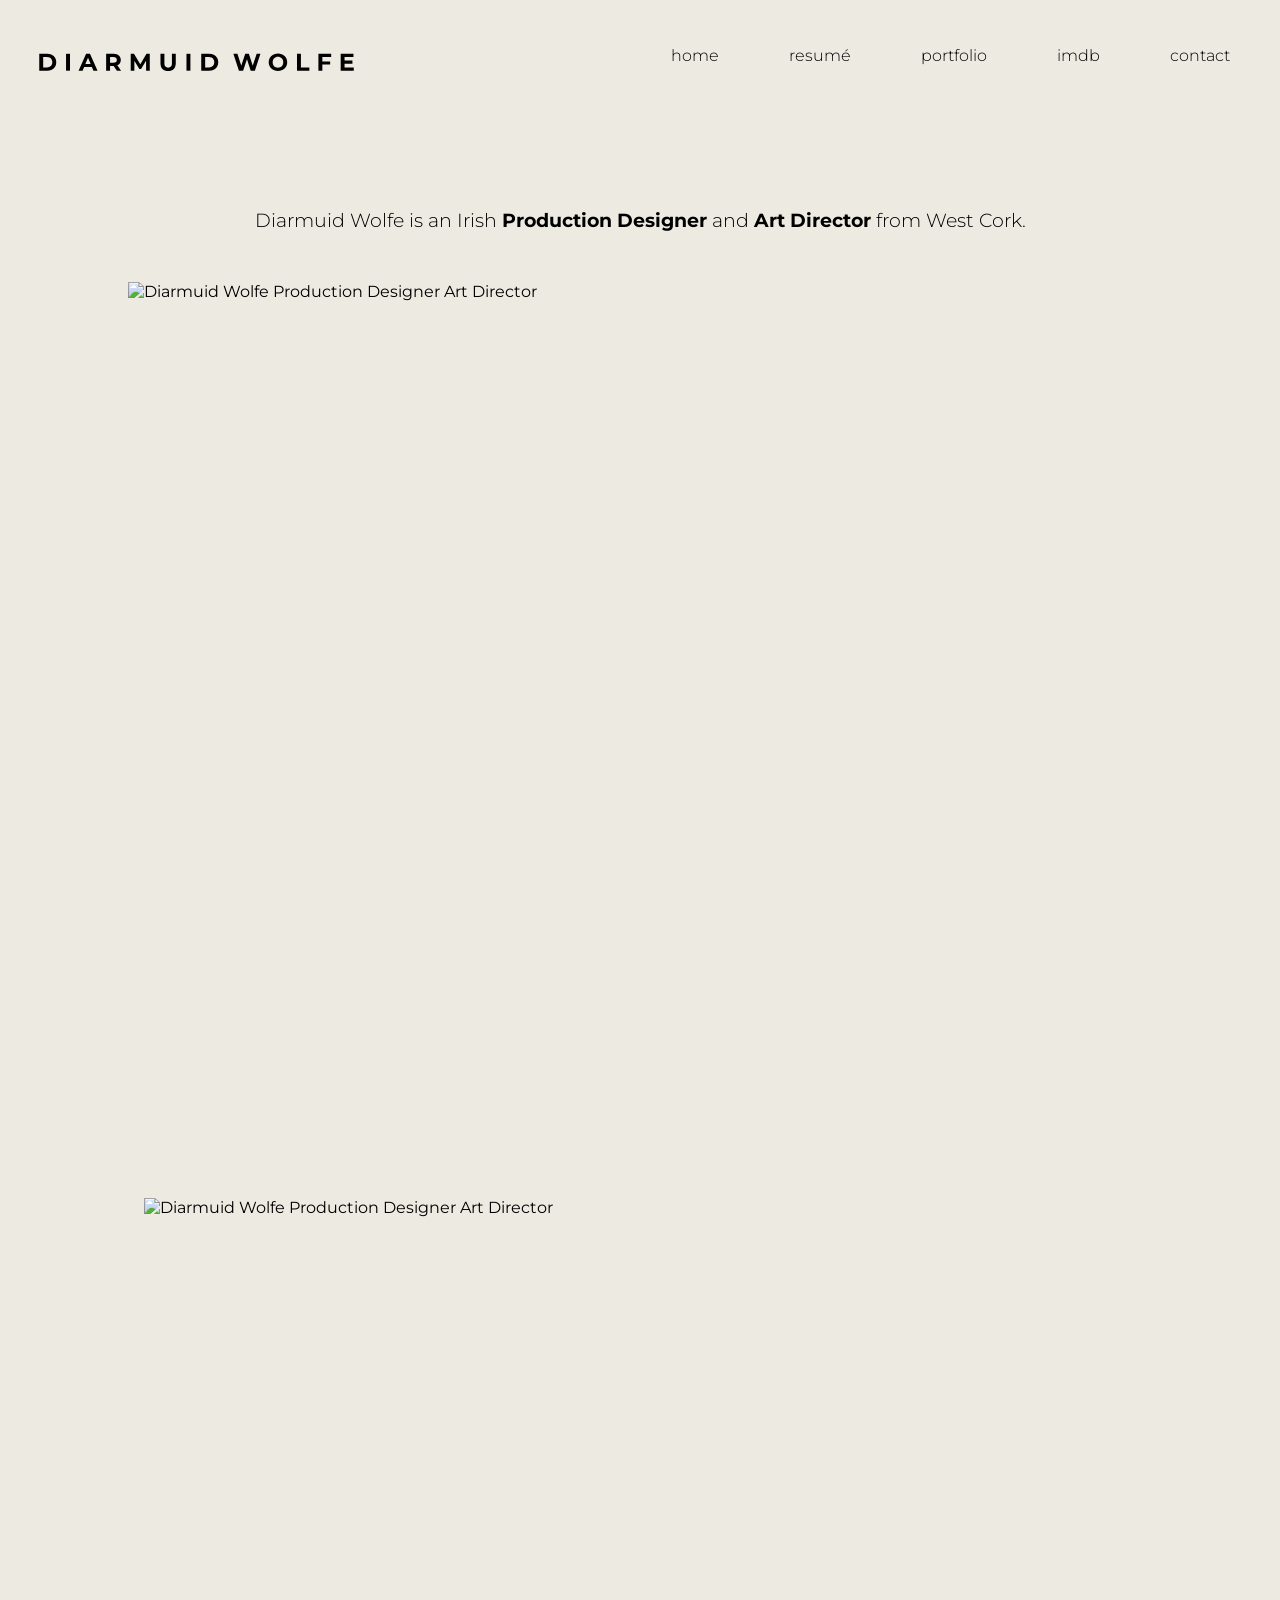
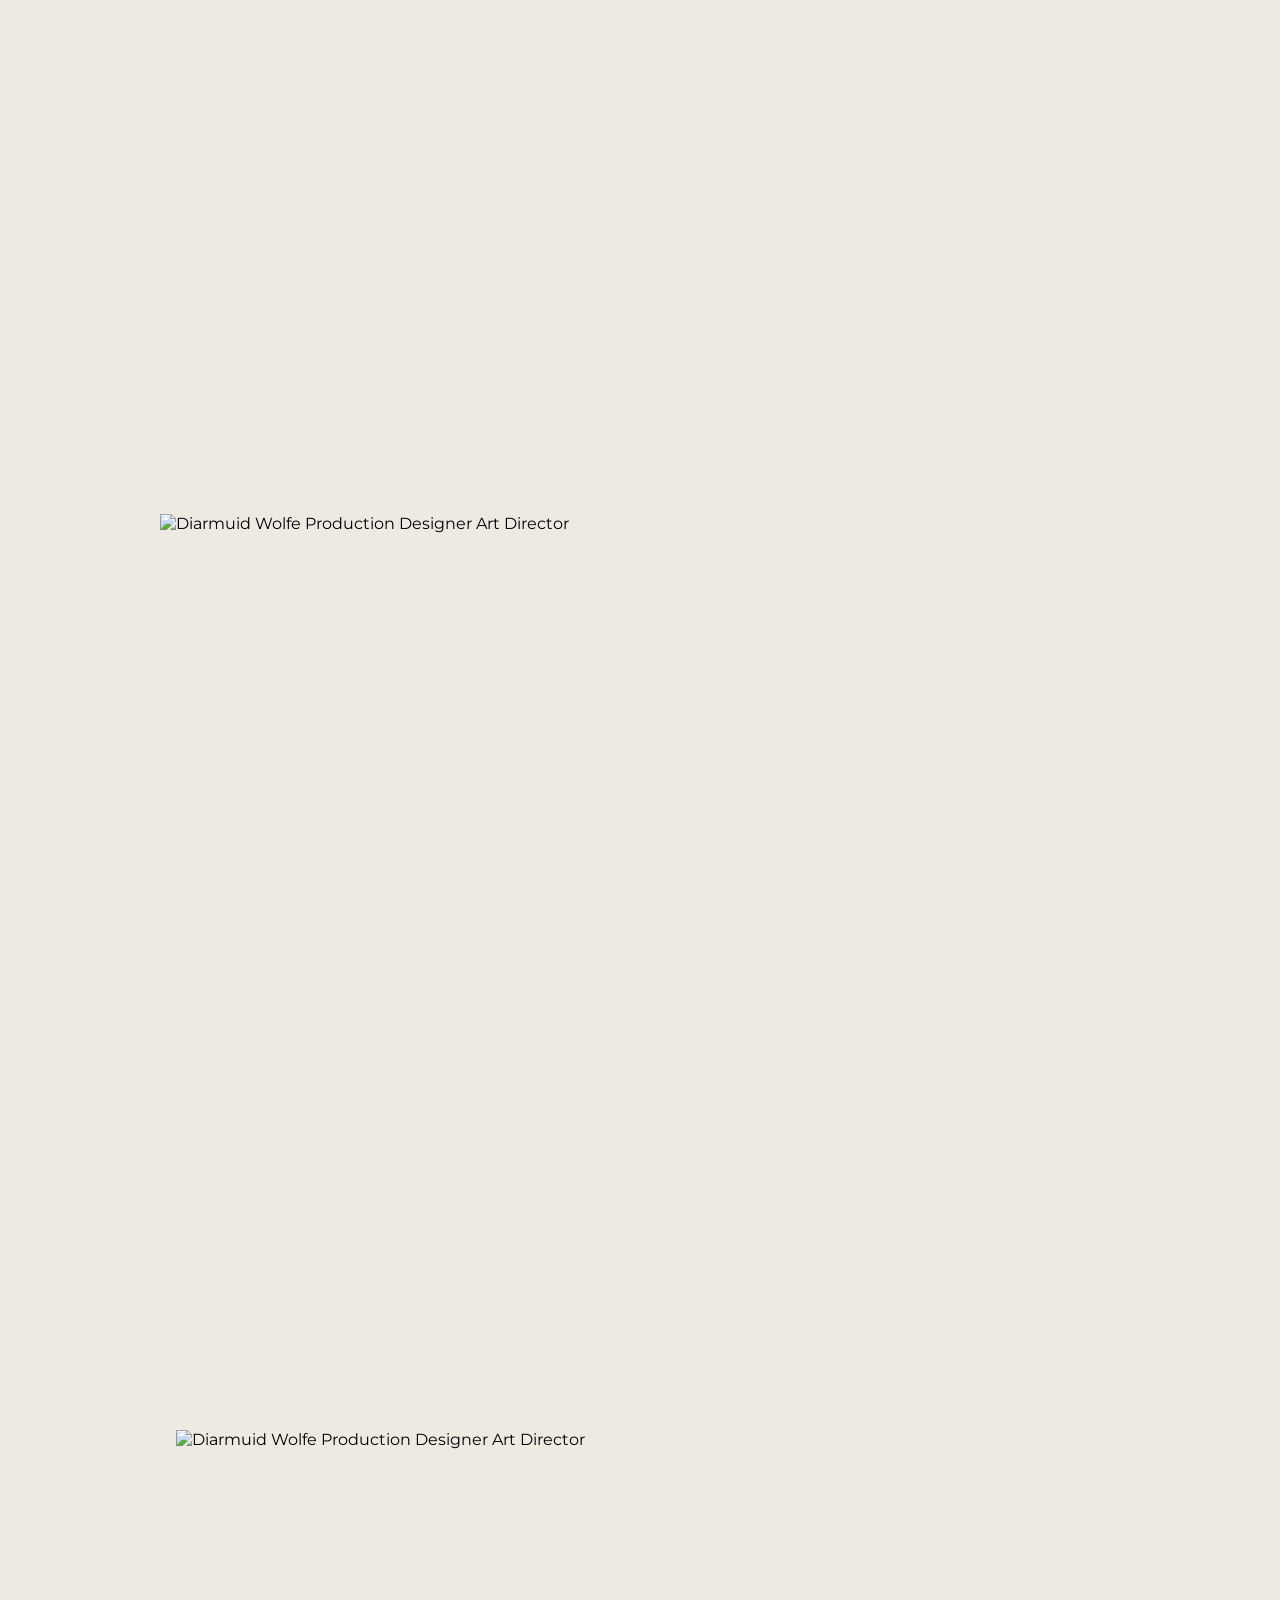
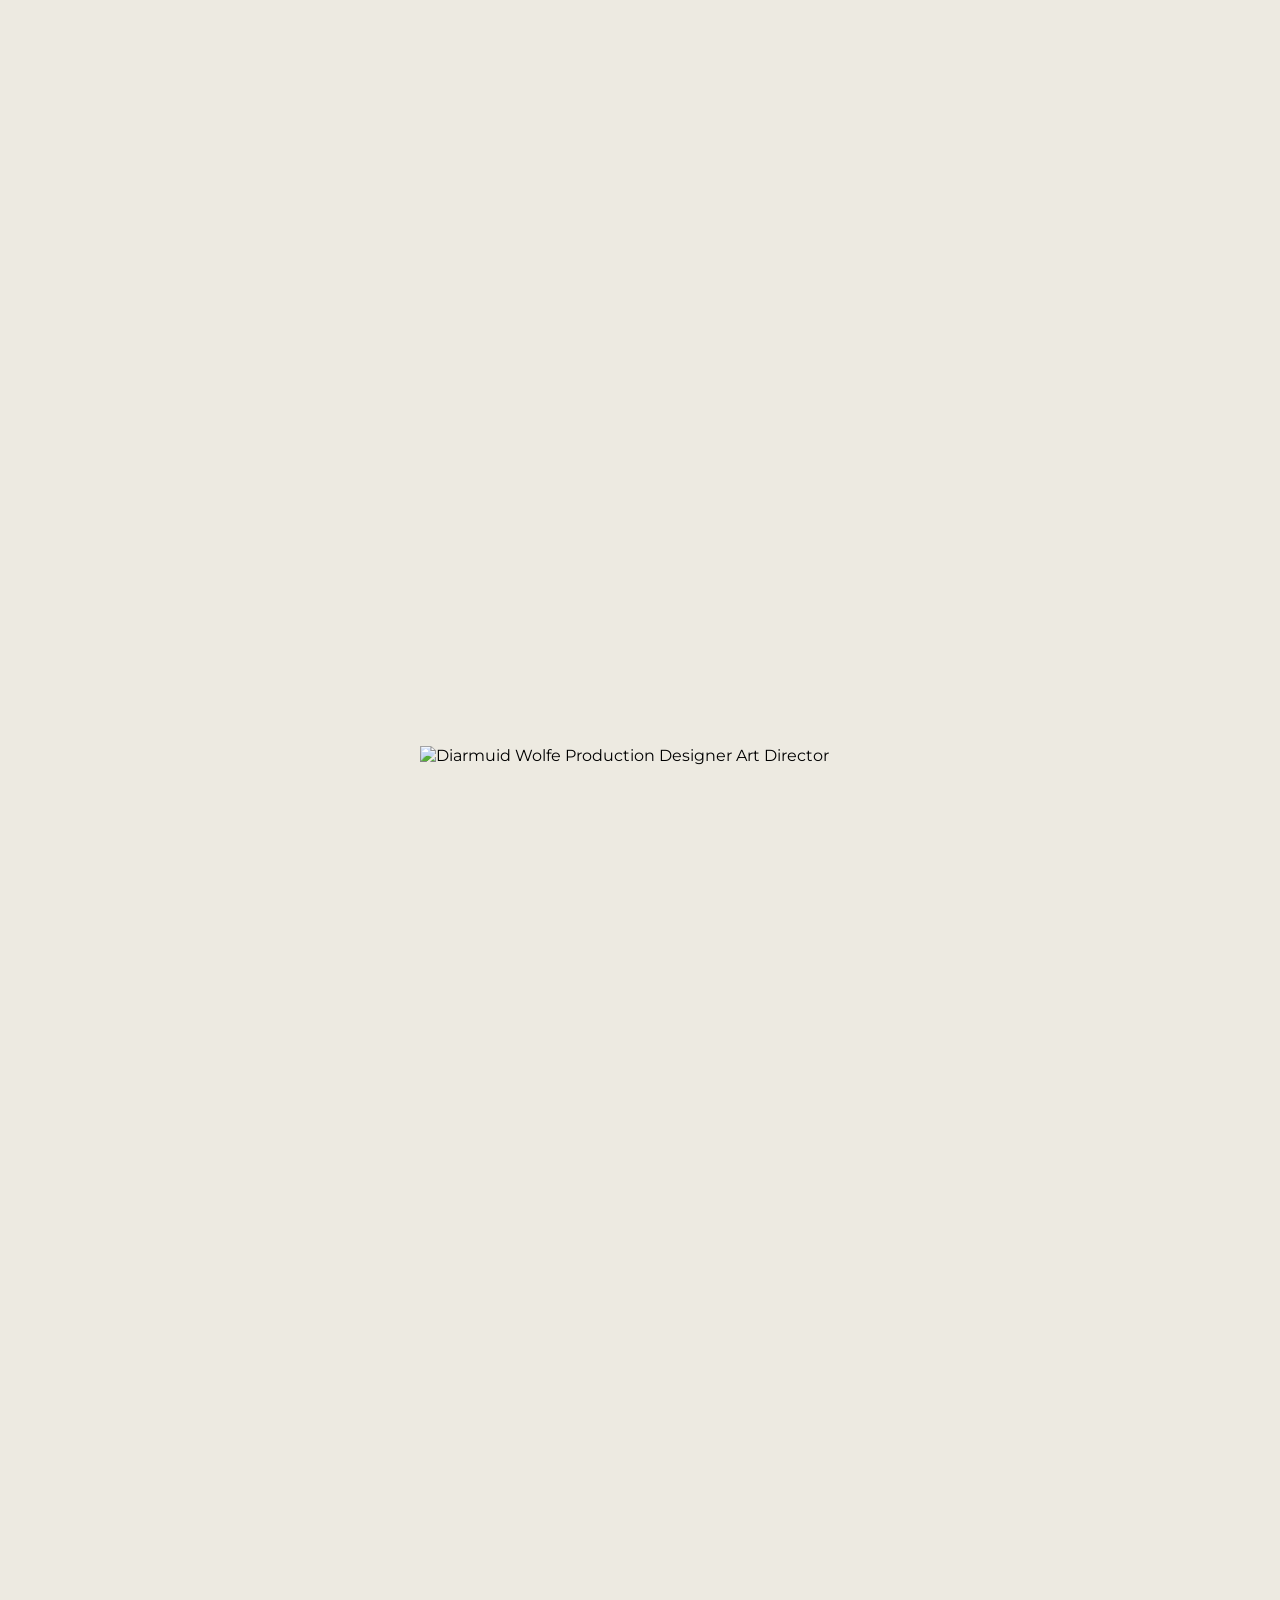
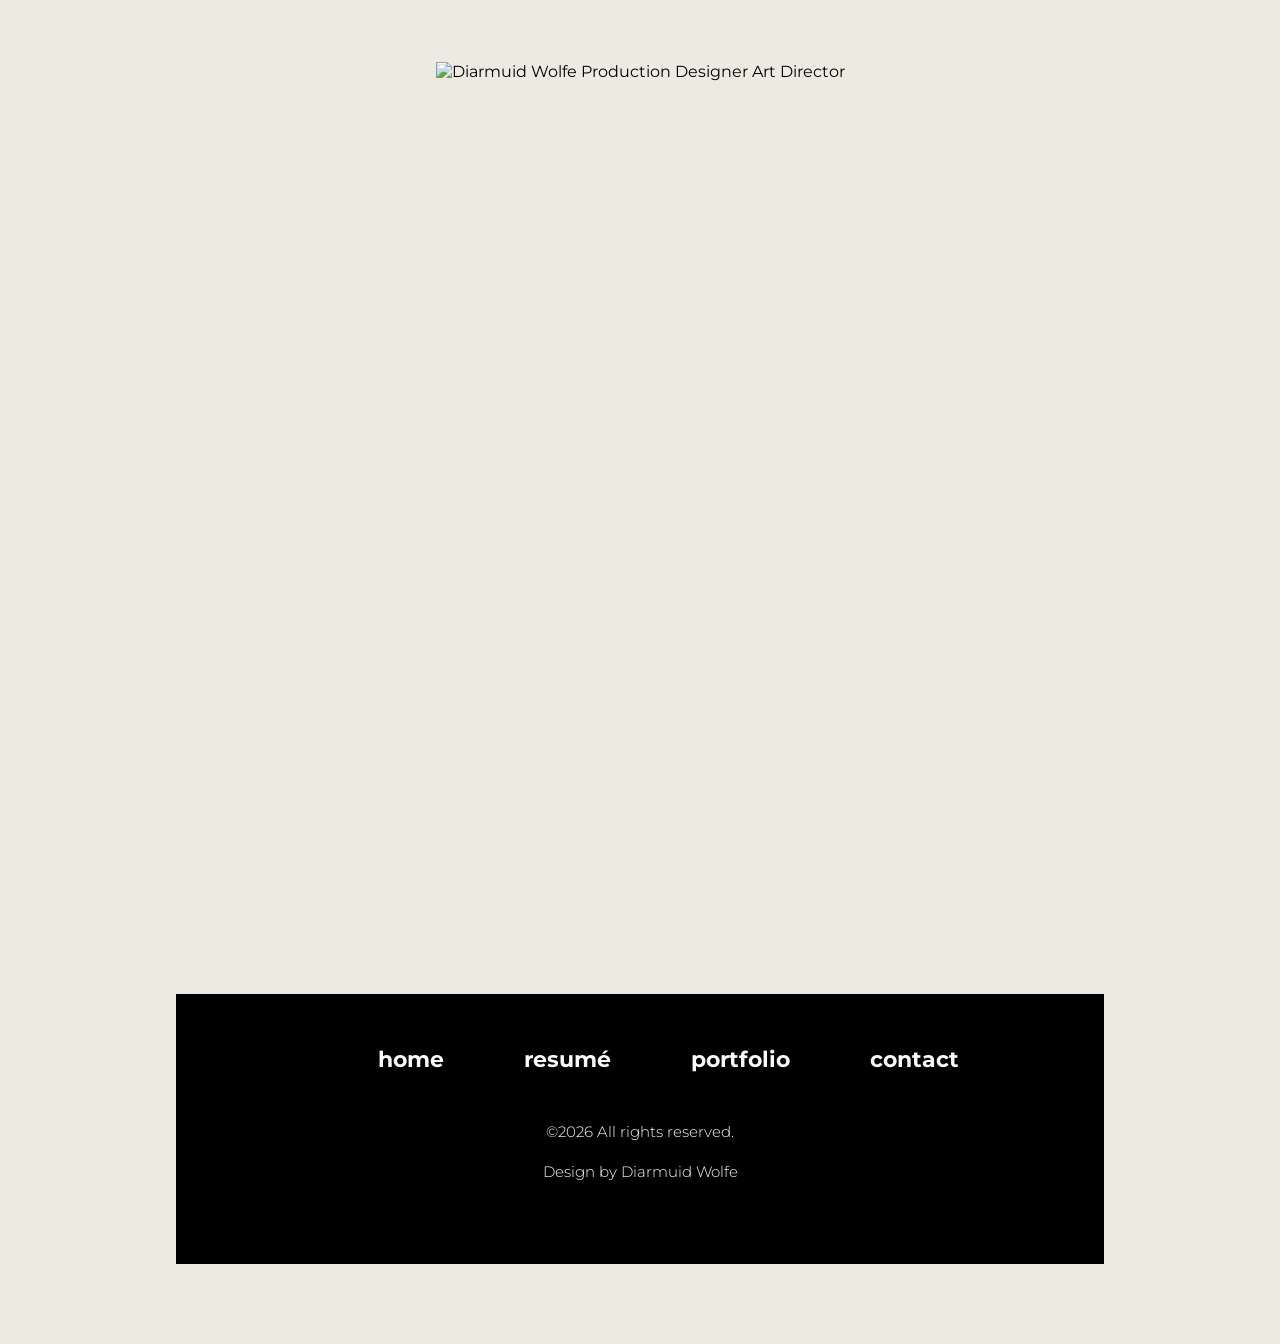
==== commit c9adb65f: "Add files via upload" ====
--- a/index.html
+++ b/index.html
@@ -48,24 +48,34 @@
     </header>
 
     <div class="block-white block-pale">
-        <div class="container-short" style="margin-top: 10em;">
-            <h3  style="text-align: center; ">Diarmuid Wolfe is an Irish <strong>Production Designer</strong> and <strong>Art Director</strong> from West Cork.</h3>
-    
-            </div>   
-            <div class="block-white block-pale">
-                <div class="container-short" style="margin-top: em;">
-                    <h1  style="text-align: center; "></h1>     
-            <h2>Press Release for the New Album:</h2>
-            <br>
-            <h3><strong>Title: 'Baile Mhúirne <i>or</i> The Soldiers March the Paps of Anú'</strong></h3>
-            <br>
-            <h3><i>“There is rhythm in the sadness; there is rhythm in the sod”</i></h3>
-            <p>Grown from the boggy outcrop of the Muskerry Gaeltacht, Leevy are finding beauty and madness in the harshest corners of the Irish psyche.</p>
-            <p>Leevy’s debut album ‘Baile Mhúirne or The Soldiers March the Paps of Anú’ encapsulates the songs and sounds the band have honed through relentless gigging in recent years; from tales of sacrificial burnings at wakes, to forlorn songs of loss and the death of the natural world, Leevy’s debut release dances around the threshold of this world and the next.</p>
-            <p>With a sound that can roar with pounding drums, banjos, whistles, and heavy guitars or can just as easily sway with beautiful folk arrangements and harmonies that tie their raucous performance to tradition and culture.</p>
-            <p>The 13 track album will be available on Vinyl and CD from May 2026. Tour Dates below.</p>
-
-            </div>
+        <div class="container-short fadeUp" style="margin-top: 10em;">
+            <h3 style="text-align: center; ">Diarmuid Wolfe is an Irish <strong>Production Designer</strong> and <strong>Art Director</strong> from West Cork.</h3>
+    </div>
+        <div class="block-half block-pale container">
+                <div class="grid-one fadeUp" >
+                    <img class="block-full" style src="images/w1B.webp" alt="Diarmuid Wolfe Production Designer Art Director" loading="lazy">
+                    <div>
+        <div class="block-half block-pale container">
+                <div class="grid-one fadeUp">
+                    <img class="block-full" src="images/w2B.webp" alt="Diarmuid Wolfe Production Designer Art Director" loading="lazy">
+                    <div>
+        <div class="block-half block-pale container">
+                <div class="grid-one fadeUp">
+                    <img class="block-full" src="images/w3B.webp" alt="Diarmuid Wolfe Production Designer Art Director" loading="lazy">
+                    <div>
+        <div class="block-half block-pale container">
+                <div class="grid-one fadeUp">
+                    <img class="block-full" src="images/w4B.webp" alt="Diarmuid Wolfe Production Designer Art Director" loading="lazy">
+                    <div>
+        <div class="block-half block-pale container">
+                <div class="grid-one fadeUp">
+                    <img class="block-full" src="images/w5B.webp" alt="Diarmuid Wolfe Production Designer Art Director" loading="lazy">
+                    <div>
+        <div class="block-half block-pale container">
+                <div class="grid-one fadeUp">
+                    <img class="block-full" src="images/w6B.webp" alt="Diarmuid Wolfe Production Designer Art Director" loading="lazy">
+                    <div>
+    </div>
     </div>
     </div>
     </div>
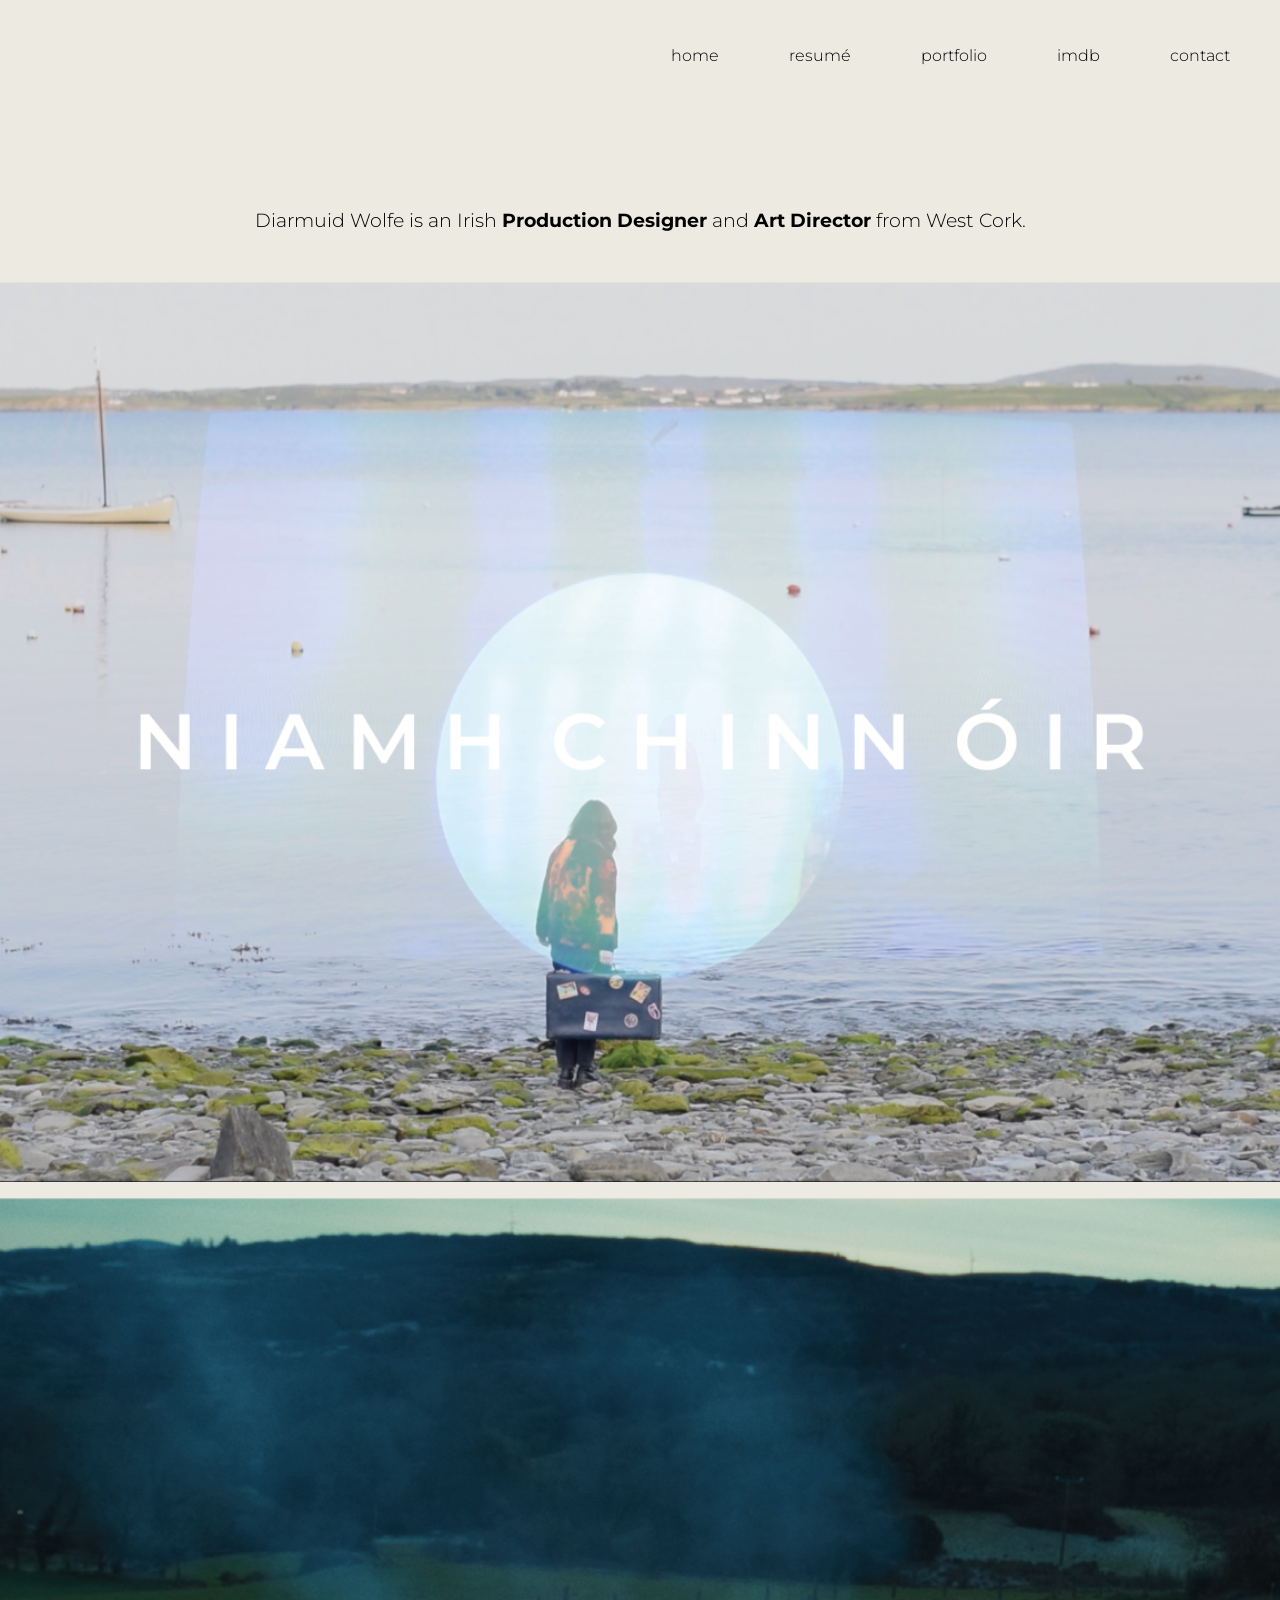
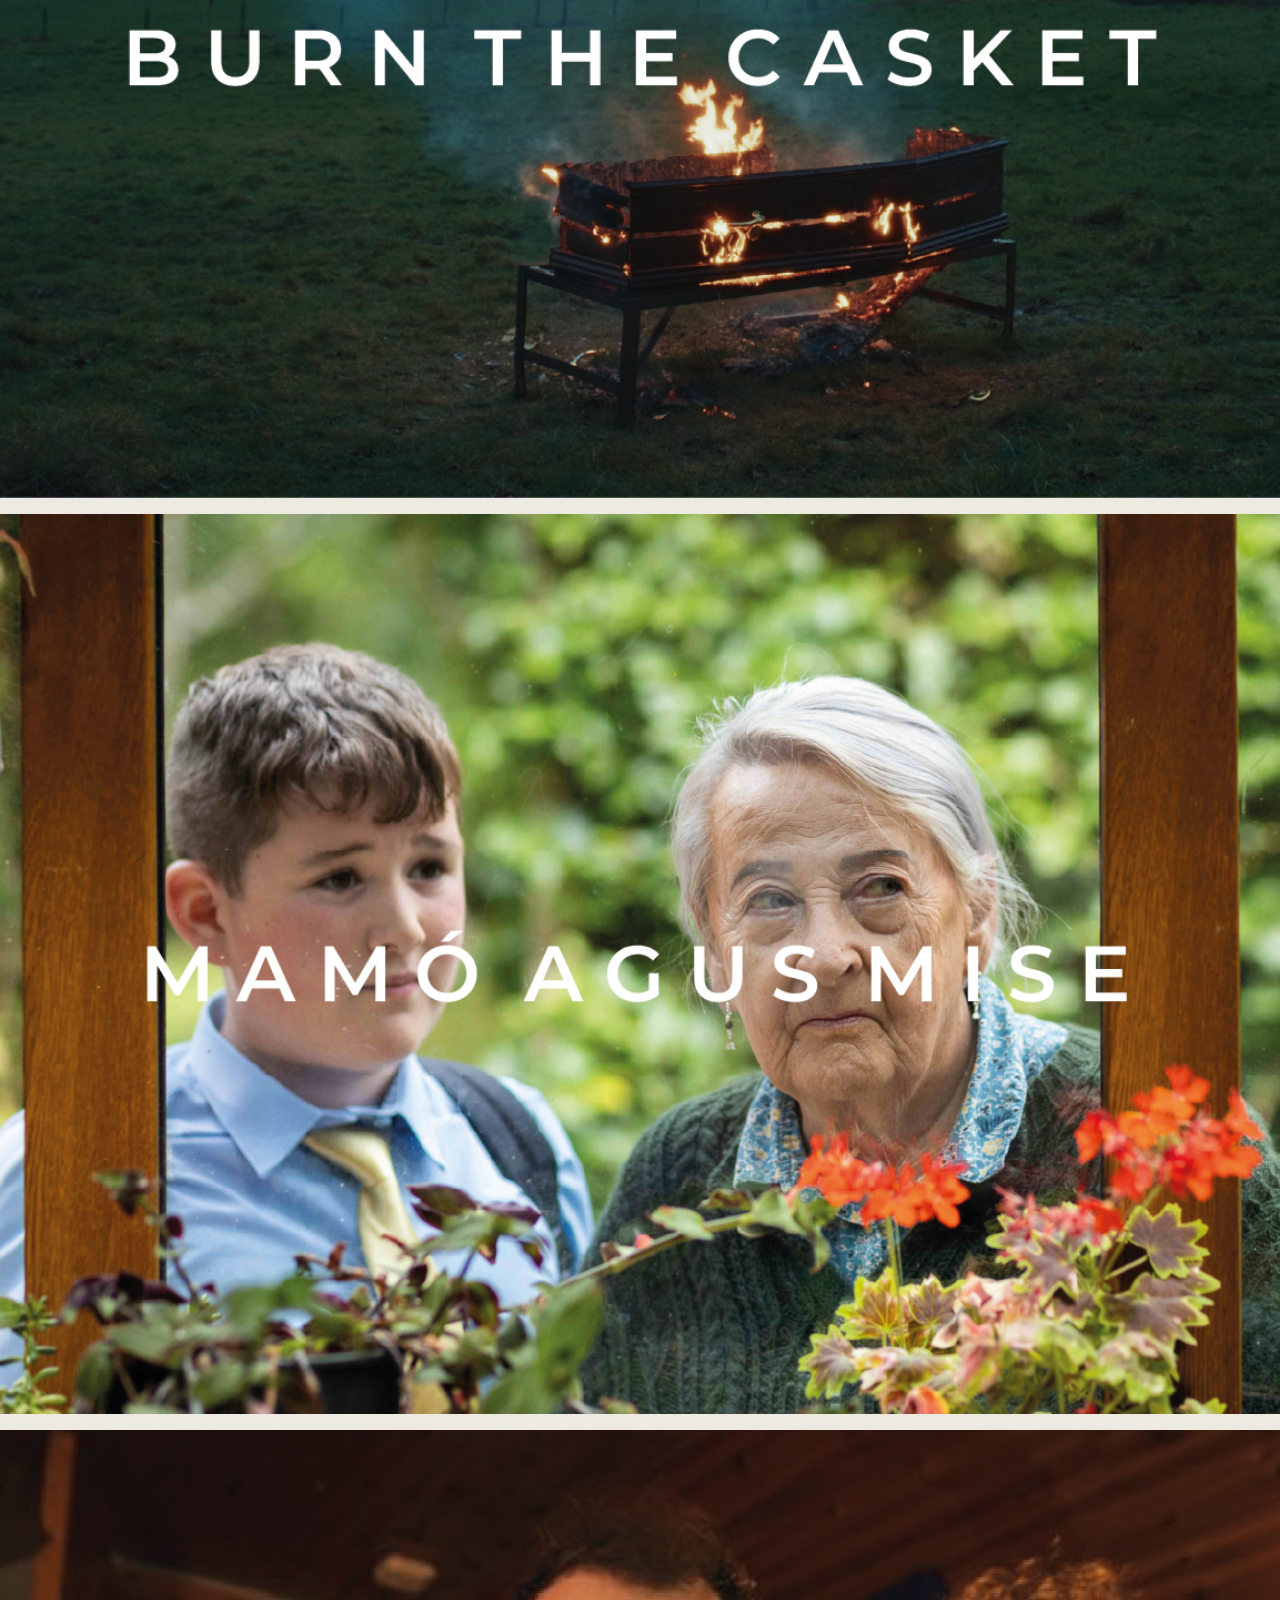
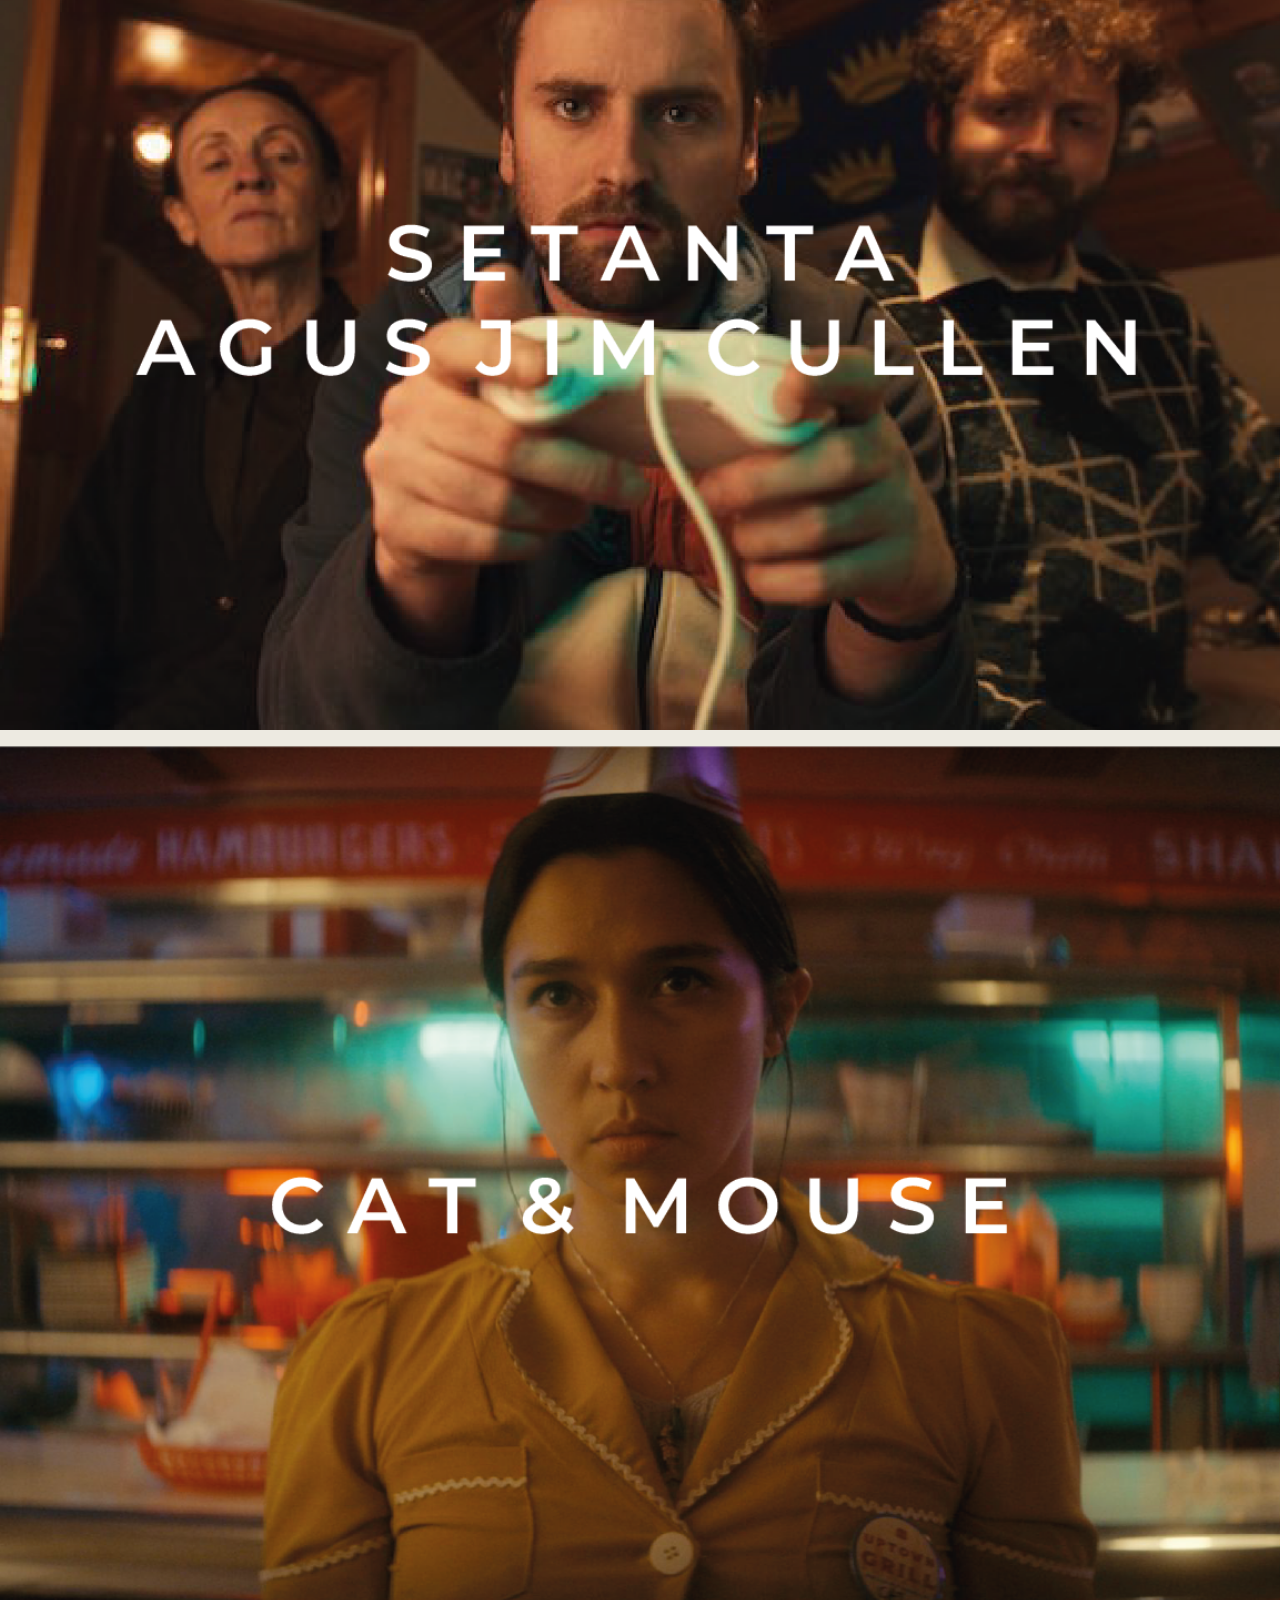
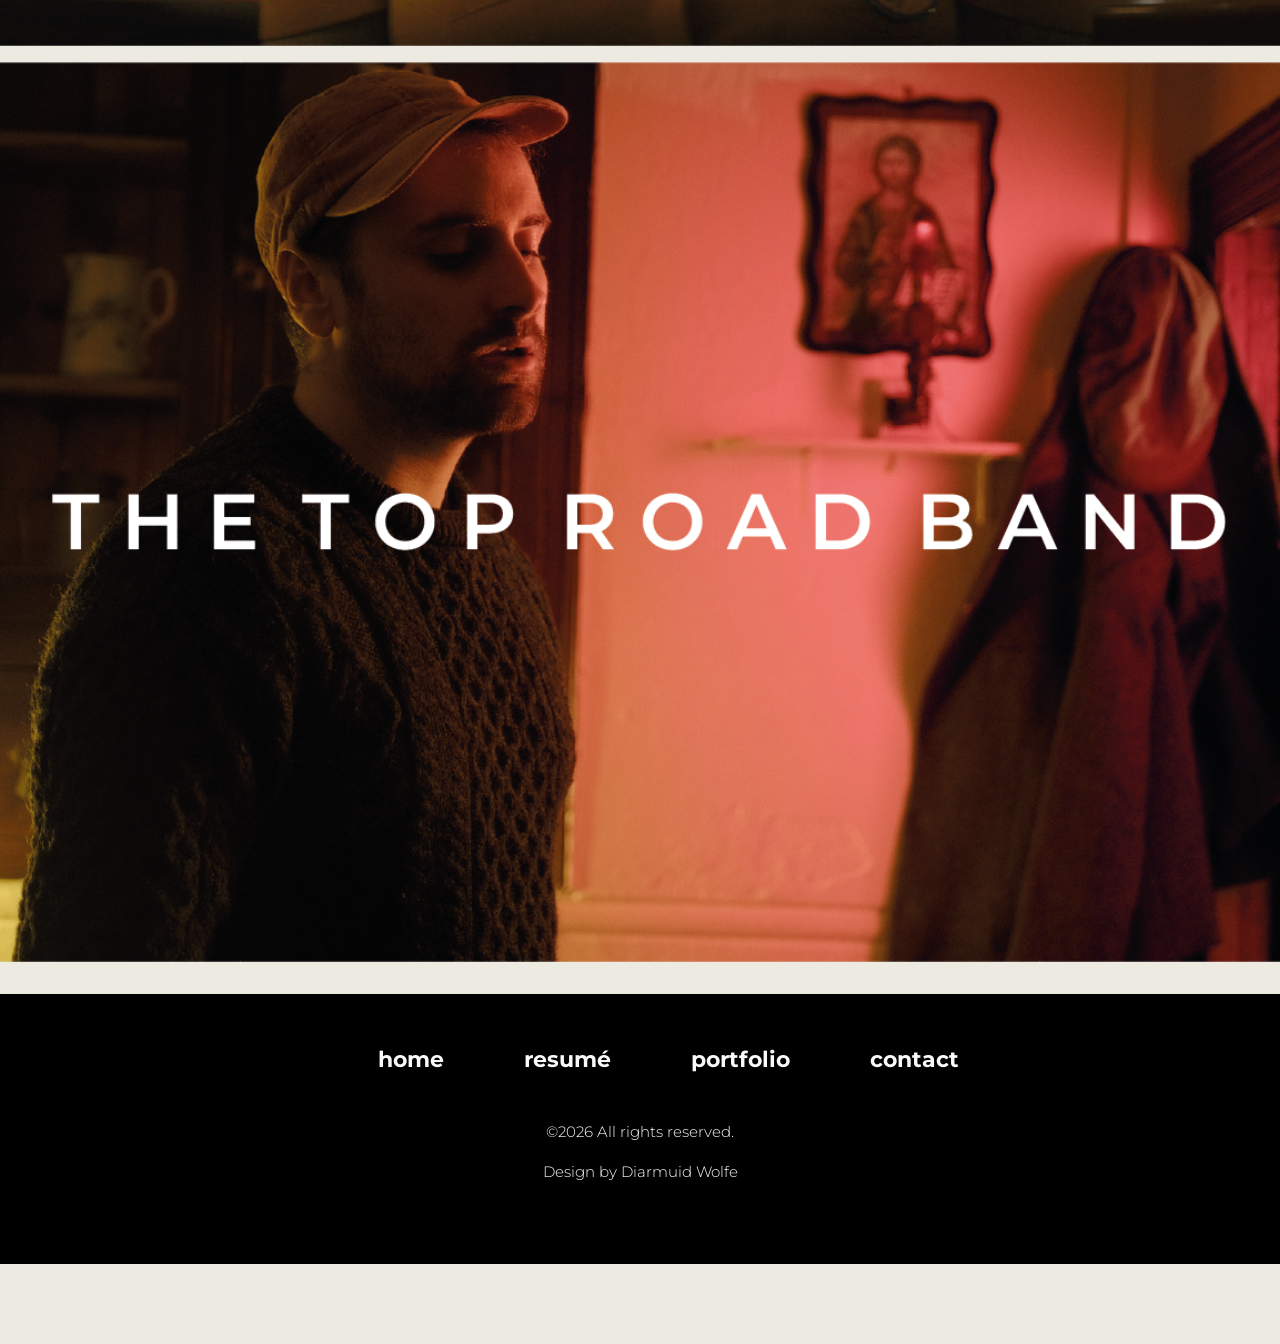
==== commit 3252fba9: "Add files via upload" ====
--- a/index.html
+++ b/index.html
@@ -50,7 +50,7 @@
     <div class="block-white block-pale">
         <div class="container-short fadeUp" style="margin-top: 10em;">
             <h3 style="text-align: center; ">Diarmuid Wolfe is an Irish <strong>Production Designer</strong> and <strong>Art Director</strong> from West Cork.</h3>
-    </div>
+    </div> 
         <div class="block-half block-pale container">
                 <div class="grid-one fadeUp" >
                     <img class="block-full" style src="images/w1B.webp" alt="Diarmuid Wolfe Production Designer Art Director" loading="lazy">
--- a/css/main.css
+++ b/css/main.css
@@ -1075,11 +1075,6 @@
     
     }
 
-    .logo-box.dark::before {
-        content: url(/images/diarmuidwolfe-logo-temp-black.svg) !important;
-        transform: scale(4);
-    }
-
     #menuToggle span{
         display: none;
     }
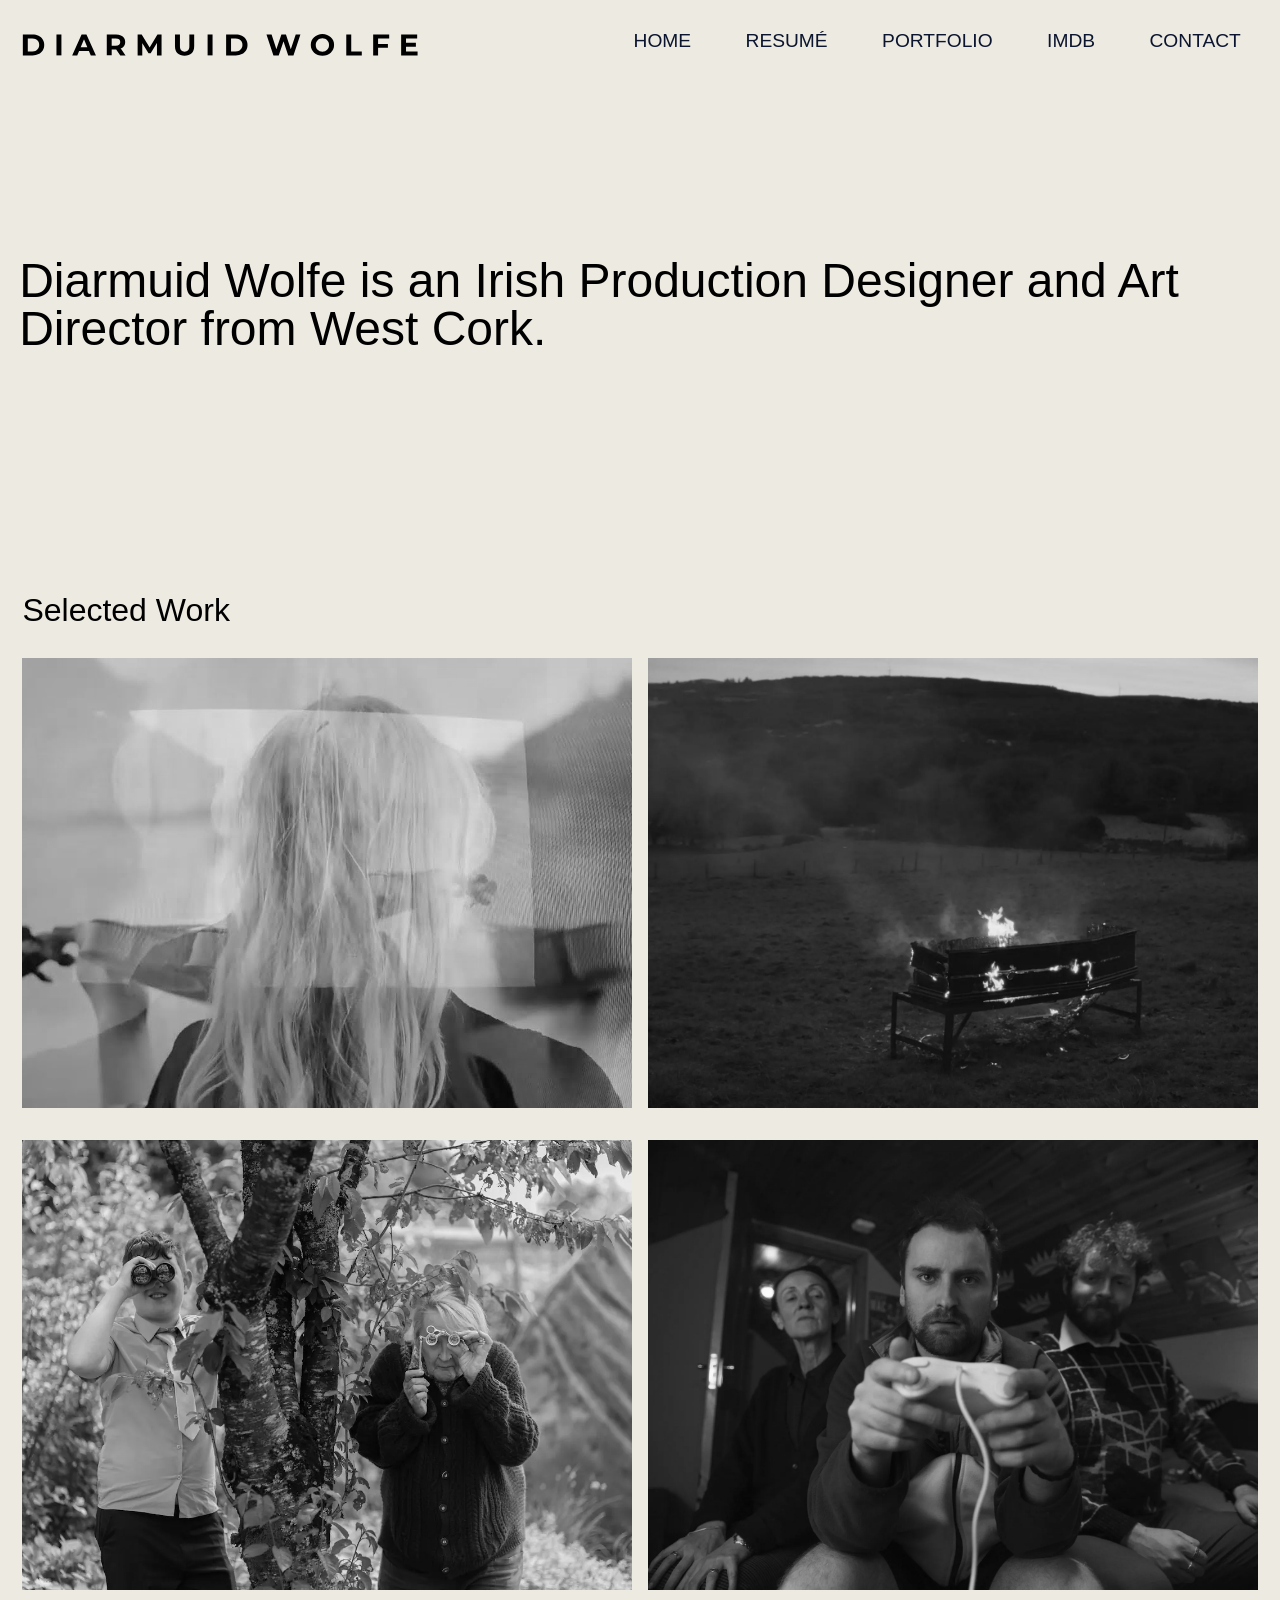
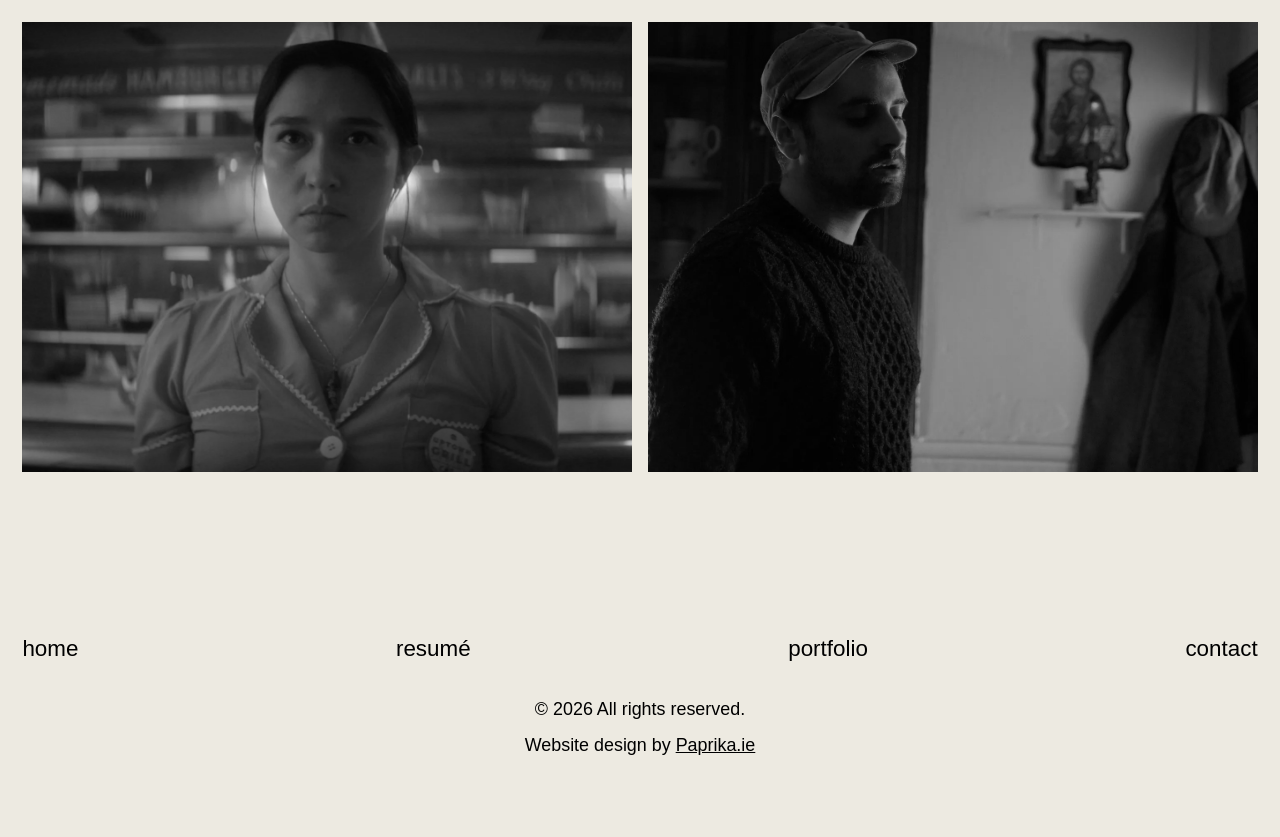
==== commit 9242634e: "Pages 20May26" ====
--- a/index.html
+++ b/index.html
@@ -8,13 +8,10 @@
         <link rel="icon" sizes="72x72" href="images/favicon-diarmuidwolfe.svg">
         <link rel="stylesheet" href="css/main.css">
         <link rel="stylesheet" href="css/fadein.css">
-        <link rel="stylesheet" href="css/magnific-popup.css">
-        <link rel="stylesheet" href="/css/lite-yt-embed.css" />
-        <script src="https://ajax.googleapis.com/ajax/libs/jquery/3.5.1/jquery.min.js"></script>
         <meta property="og:site_name" content="Diarmuid Wolfe | Production Designer | Art Director">
         <meta property="og:title" content="Diarmuid Wolfe | Production Designer | Art Director">
-        <meta property="og:description" content="Irish Production Designer">
-        <meta name="description" property="og:description" content="Diarmuid Wolfe | Production Designer | Art Director.">
+        <meta property="og:description" content="Diarmuid Wolfe is an Irish Production Designer and Art Director from West Cork.">
+        <meta name="description" property="og:description" content="Diarmuid Wolfe is an Irish Production Designer and Art Director from West Cork.">
         <meta property="og:image" content="http://diarmuid.ie/images/tile-diarmuidwolfe.jpg">
         <meta property="og:image:type" content="image/jpeg">
         <meta property="og:image:width" content="300">
@@ -23,114 +20,121 @@
     </head>
 
 <body>
-    <header class="sticky heroFade dark">
-        <div>
+    
+    <header class="sticky heroFade">
+         <div>
             <a href="/">
-                <div class="logo-box dark"></div>
+                <div class="logo-box"></div>
             </a>
         </div>
-        <nav class="dark">
-            <div id="menuToggle">
-                <input type="checkbox" class="toggle">
-                <span></span>
-                <span></span>
-                
-
-                <ul class="show-desktop hide-mobile" id="nav">
-                    <li><a href="/" class="hover-fill">home</a></li>
+        <nav>
+            <div class="menuToggle" id="menuToggle">
+                <input type="checkbox" class="toggle" name="menuTog">
+                <span>+</span>
+                <ul class="show-desktop hide-mobile black" id="nav">
+                    <li><a href="/" class="hover-fill">home</a></li>                                
                     <li><a href="/resume" class="hover-fill">resumé</a></li>
-                    <li><a href="portfolio" class="hover-fill">portfolio</a></li>
-                    <li><a href="https://www.imdb.com/name/nm13002659/" class="hover-fill">imdb</a></li>                 
+                    <li><a href="/portfolio" class="hover-fill">portfolio</a></li>
+                    <li><a href="https://www.imdb.com/name/nm13002659/" class="hover-fill">imdb</a></li>
                     <li><a href="/contact" class="hover-fill">contact</a></li>
                 </ul>
             </div>
         </nav>
     </header>
 
-    <div class="block-white block-pale">
-        <div class="container-short fadeUp" style="margin-top: 10em;">
-            <h3 style="text-align: center; ">Diarmuid Wolfe is an Irish <strong>Production Designer</strong> and <strong>Art Director</strong> from West Cork.</h3>
-    </div> 
-        <div class="block-half block-pale container">
-                <div class="grid-one fadeUp" >
-                    <img class="block-full" style src="images/w1B.webp" alt="Diarmuid Wolfe Production Designer Art Director" loading="lazy">
-                    <div>
-        <div class="block-half block-pale container">
-                <div class="grid-one fadeUp">
-                    <img class="block-full" src="images/w2B.webp" alt="Diarmuid Wolfe Production Designer Art Director" loading="lazy">
-                    <div>
-        <div class="block-half block-pale container">
-                <div class="grid-one fadeUp">
-                    <img class="block-full" src="images/w3B.webp" alt="Diarmuid Wolfe Production Designer Art Director" loading="lazy">
-                    <div>
-        <div class="block-half block-pale container">
-                <div class="grid-one fadeUp">
-                    <img class="block-full" src="images/w4B.webp" alt="Diarmuid Wolfe Production Designer Art Director" loading="lazy">
-                    <div>
-        <div class="block-half block-pale container">
-                <div class="grid-one fadeUp">
-                    <img class="block-full" src="images/w5B.webp" alt="Diarmuid Wolfe Production Designer Art Director" loading="lazy">
-                    <div>
-        <div class="block-half block-pale container">
-                <div class="grid-one fadeUp">
-                    <img class="block-full" src="images/w6B.webp" alt="Diarmuid Wolfe Production Designer Art Director" loading="lazy">
-                    <div>
+    <div class="container block-half container-flex left" style="margin-top: 80px;text-align: left;">
+        <div class="heroFade" style="text-align: left; max-width: 1200px;" id="home">
+            <h1>Diarmuid Wolfe is an Irish Production Designer and Art Director from West Cork.</h1>
+        </div>
     </div>
+
+    <!--Video Modal: This is where the video player will pop up.-->
+    <div class="video-modal">
+        <div class="video-modal-close"></div>
+        <div class="injectVideo"></div>
     </div>
+
+    <div class="container heroFade">
+        <h2>Selected Work</h2>
+        <!--Gallery: Remove the class "two" if you want just one column.-->
+        <div class="gallery two">
+            <!--Video Module - Replace the Data Youtube or Data Vimeo from the end of the video URL, depending on the source video.-->
+            <div class="video-module" data-youtube="9Yd9Pu_zc58">
+                    <div class="video-cover">
+                        <div class="video-overlay video-overlay-youtube">
+                            <div class="gallery-item-text"><h3>Niamh Chinn Óir</h3><p class="credit">production designer, editor</p></div>
+                        </div>
+                        <img src="images/production-designer-ireland-niamh-chinn-oir.jpg" alt="Diarmuid Wolfe Production Designer Ireland Art Director" loading="lazy">
+                    </div>
+            </div><!--End Video Module-->
+            <div class="video-module" data-youtube="CYgJ7k-WWqY">
+                    <div class="video-cover">
+                        <div class="video-overlay video-overlay-youtube">
+                            <div class="gallery-item-text"><h3>Burn the Casket</h3><p class="credit">production designer</p></div>
+                        </div>
+                        <img src="images/production-designer-ireland-burn-the-casket.webp" alt="Diarmuid Wolfe Production Designer Ireland Art Director" loading="lazy">
+                    </div>
+            </div><!--End Video Module-->
+            <div class="video-module" data-youtube="2T6d62Yg_8Y">
+                    <div class="video-cover">
+                        <div class="video-overlay video-overlay-youtube">
+                            <div class="gallery-item-text"><h3>Mamó & Mise</h3><p class="credit">production designer</p></div>
+                        </div>
+                        <img src="images/production-designer-ireland-mamo-agus-mise.webp" alt="Diarmuid Wolfe Production Designer Ireland Art Director" loading="lazy">
+                    </div>
+            </div><!--End Video Module-->
+            <div class="video-module" data-youtube="E5Wb9cg6V8g">
+                    <div class="video-cover">
+                        <div class="video-overlay video-overlay-youtube">
+                            <div class="gallery-item-text"><h3>Setanta & Jim Cullen</h3><p class="credit">production designer</p></div>
+                        </div>
+                        <img src="images/production-designer-ireland-setanta-agus-jim-cullen.webp" alt="Diarmuid Wolfe Production Designer Ireland Art Director" loading="lazy">
+                    </div>
+            </div><!--End Video Module-->
+            <div class="video-module" data-vimeo="968825475">
+                    <div class="video-cover">
+                        <div class="video-overlay video-overlay-vimeo">
+                            <div class="gallery-item-text"><h3>Cat & Mouse</h3><p class="credit">production designer</p></div>
+                        </div>
+                        <img src="images/production-designer-ireland-cat-and-mouse.webp" alt="Diarmuid Wolfe Production Designer Ireland Art Director" loading="lazy">
+                    </div>
+            </div><!--End Video Module-->
+            <div class="video-module" data-youtube="D6Uo3K6K5qw">
+                    <div class="video-cover">
+                        <div class="video-overlay video-overlay-youtube">
+                            <div class="gallery-item-text"><h3>The Top Road Band</h3><p class="credit">production designer</p></div>
+                        </div>
+                        <img src="images/production-designer-ireland-top-road-band.webp" alt="Diarmuid Wolfe Production Designer Ireland Art Director" loading="lazy">
+                    </div>
+            </div><!--End Video Module-->
+        </div>            
     </div>
-    </div>
-</div>
-    </div>
-    </div>
-    
-    <div class="footer">
-        <div class="footer-container">
-        <div class="footer-grid">
-            <div><a class="logo-footer" href="/"><div class="logo-box logo-footer"></div></a></div>
-            <div><a href="/"><h2>home</h2></a></div>
-            <div><a href="/resume"><h2>resumé</h2></a></div>
-            <div><a href="/portfolio"><h2>portfolio</h2></a></div>
-            <div><a href="/contact"><h2>contact</h2></a></div>
-        </div>
-        </div>
-        <div class="copyright">
-            <p>©2026 All rights reserved.</p>
-            <p>Design by Diarmuid Wolfe</a></p>
-        </div>
+
+     
 
 
+     
 
+    <div class="footer heroFade">
+         <div class="footer-container container">
+            <div><a href="/"><p>home</p></a></div>
+            <div><a href="/resume"><p>resumé</p></a></div>
+            <div><a href="/portfolio"><p>portfolio</p></a></div>
+            <div><a href="/contact"><p>contact</p></a></div>
+        </div>
+        <div class="footer-container container"></div>
+            <div class="copyright">
+                <p>© 2026 All rights reserved.</p>
+            </div>
+            <div class="copyright">
+                <p>Website design by <a href="https://www.paprika.ie" class="underline">Paprika.ie</a></p>
+            </div>
+        </div>
     </div>
-    
 
-    <script src="https://cdnjs.cloudflare.com/ajax/libs/jquery/3.5.1/jquery.min.js"></script>
+    <script src="js/jquery-1.10.2.min.js"></script>
+    <script src="js/video.js"></script>
     <script src="js/init.js"></script>
-    <script src="js/fadein.js"></script>
-    <script src="js/lite-yt-embed.js"></script>
-    <script src="js/magnific-popup.js"></script>
-
-    <script>$(document).ready(function() {
-    
-        $('.image-popup-no-margins').magnificPopup({
-            type: 'image',
-            closeOnContentClick: true,
-            closeBtnInside: false,
-            fixedContentPos: true,
-            mainClass: 'mfp-no-margins mfp-with-zoom', // class to remove default margin from left and right side
-            image: {
-                verticalFit: true
-            },
-            zoom: {
-                enabled: true,
-                duration: 300 // don't foget to change the duration also in CSS
-            }
-        });
-    
-    });</script>
-
-
 </body>
 
-
-
 </html>
--- a/css/main.css
+++ b/css/main.css
@@ -1,163 +1,99 @@
-@import url('https://fonts.googleapis.com/css2?family=Montserrat:ital,wght@0,100..900;1,100..900&display=swap" rel="stylesheet');
-
-::selection {
-    background: var(--secondary-colour);
-}
+/***** Fundamentals Set-up (Colours, Typography, Body, Html, Container *****/
+:root {
+    --primary-colour:  var(--black-colour);
+    --secondary-colour: #FFC52B;
+    --highlight-colour: #cb1d3b;
+    --red-colour: #cb1d3b;
+    --white-colour: #fff;
+    --black-colour:  black;
+    --blue-dark: #0b152f;
+    --grey-colour: #EDEAE1;
+    --primary-font: 'Montserrat';
+    --secondary-font: 'Montserrat';
+    --border-radius: 10px;
+}
+
+* {box-sizing: border-box;}
 
 html {
-    margin:    0 auto;
+    margin: 0;
     max-width: 3000px;
+    background-color: var(--grey-colour);
+    scroll-behavior: smooth;
     overflow-x: hidden;
 }
 
 body  {
     margin: 0;
-    font-family: 'Montserrat', sans-serif;
-    background: #EDEAE1;
-}
-
-input,
-textarea,
-button,
-select,
-a {
+    font-family: var(--primary-font), sans-serif;
+    color: var(--primary-colour);
+    margin: 0; padding: 0px;
+    background-color: var(--grey-colour);
+    overflow-x: hidden;
+}
+
+::selection {background: var(--secondary-colour); color: var(--blue-dark);}
+
+.heroFade { animation: fadein 2s;}   @keyframes fadein {from { opacity: 0} to { opacity: 1}}
+
+input, textarea, button, select, a {
   -webkit-tap-highlight-color: rgba(0,0,0,0);
+  cursor: pointer;
   color: inherit;
-}
-
-
-a img {
-    -webkit-tap-highlight-color: rgba(0,0,0,0);
-    text-decoration: none;
-}
+  text-decoration: none;
+
+}
+
+a img {-webkit-tap-highlight-color: rgba(0,0,0,0); text-decoration: none;}
 
 p {
-    font-size: 1em;
-    line-height: 1.4em;
-    font-weight: 300;
-}
-
-h1 {
-    font-size: 2em;
-    font-family: 'Montserrat', light;
-        font-weight: 200;
-}
-
-h2 {
-    font-size: 1.4em;
+    font-size: 1.2em;
     line-height: 1em;
-    font-family: 'Montserrat', sans-serif;
-    margin-top: 2em;
-}
-
-h2 ~ h3 {
-    margin-top: -.8em;
-    margin-bottom: 2em;
-}
-
-h3 {
-    line-height: 1em;
-    font-size: 1.2em;
-    font-weight: 300;
-}
-
-ul {
-    list-style-type: none;
-    margin: 0;
-    padding: 0;
-}
-
-.container {
-    padding: 1em;
-    margin-right: 0.2em;
-    margin-left: 0.2em;
-}
-
-.container-short {
-    display: block;
-    max-width: 800px;
-    padding: 1em;
-    margin: 0 auto 0 auto;
-}
-
-.logo-box {
-    position: relative;
-    max-width: 100%;
-    margin-right: 10px;
-}
-
-.logo-box-show {
-    opacity: 0;
-    transition: 400ms ease-in-out;
-}
-
-.mobile-nav>.logo-box-show {
-    opacity: 100;
-    transition: 400ms ease-in-out;
-}
-
-
-.logo-box:hover {
-    opacity: 80%;
-}
-
-.logo-box::before {
-    content: url(/images/diarmuidwolfe-logo-yellow-temp.svg);
-    display: block;
-    width: 120px;
-    margin-top: 30px;
-    margin-left: 5px;
-    padding-left: 20px;
-    cursor: pointer;
-    z-index: 10;
-}
-
-
-.logo-footer.logo-box::before {
-    content: url(/images/diarmuidwolfe-logo-temp-white.svg);
-    width: 80px;
-    padding: 0;
-    margin-top: 14px;
-
-    margin-left: 0px;
-}
-
-
-
-.show-mobile {
-    display: block;
-    z-index: 9999;
-}
-
+    font-weight: 500;
+    font-family: var(--primary-font), sans-serif;
+}
+
+h1 {font-weight: 500; font-size: 2em; line-height: 1.1em;}
+h2 {font-weight: 400; font-size: 1.6em; line-height: 1em; margin-top: 2em; margin-bottom: 1em;}
+h3 { font-weight: 500; font-size: 2em;}
+
+.underline {text-decoration: underline;}
+.right {text-align: right;}
+.center {text-align: center;}
+
+/***** Top Menu *****/
 .hide-mobile {
     transition: 400ms ease-in-out;
-    transform: translate(-110%);
+    transform: translate(110%,0);
     height: 100%;
     box-shadow: 3px 4px 8px 3px rgba(0, 0, 0, 0.1);
-
 }
 
 .hide-mobile li {
     opacity: 0;
     transition: 0.2s;
-    transform: translateY(50px);
-    
+    transform: translateY(50px);  
 } 
 
 header {
     display: flex;
+     padding: 0 1.2em;
+     margin: auto;
+    max-width: 2000px;
     justify-content: space-between;
     justify-items: space-between;
 }
 
 .sticky {
-    position: fixed;
+    position: absolute;
     top: 0;
     left: 0;
     width: 100%;
-    z-index: 5;
+    height: 120px;
     background-color: transparent;
-}
+    z-index: 5;    
+}
+.sticky-gradient {background: linear-gradient(180deg,rgba(0,0,0,.8) 0%,rgba(0,0,0,0) 100%);}
 
 .menu {
     width: 25px;
@@ -181,49 +117,33 @@
   #menuToggle input
   {
     display: flex;
-    width: 40px;
-    height: 32px;
+    width: 4em;
+    height: 4em;
     position: absolute;
     cursor: pointer;
     opacity: 0;
     z-index: 55;
+    margin-right: 10px;
   }
   
   #menuToggle span
   {
-    display: flex;
-    width: 29px;
-    height: 4px;
-    margin-bottom: 5px;
+    display: block;
+    margin-top: -10px;
+    font-size: 4em;
     position: relative;
-    background: #fafafa;
-    border-radius: 1px;
+    color: var(--black-colour);
+    outline: var(--black-colour);
     z-index: 50;
-    transform-origin: 5px 0px;
     transition: transform 0.5s cubic-bezier(0.77,0.2,0.05,1.0),
                 opacity 0.55s ease;
-  }
-  
-  #menuToggle span:first-child
-  {
-    transform-origin: 0% 0%;
-  }
-  
-  #menuToggle span:nth-last-child(2)
-  {
-    transform-origin: 0% 100%;
   }
   
   #menuToggle input:checked ~ span
   {
     opacity: 1;
-    transform: rotate(405deg) translate(2px, 3px);
-    background: black;
-  }
-  
-  #menuToggle input:checked ~ span:nth-last-child(2)
-  {
-    transform: rotate(-405deg) translate(-8px, 8px);
+    color: var(--primary-colour);
+    transform: rotate(135deg);
   }
 
   #menuToggle input:checked ~ .hide-mobile
@@ -231,6 +151,7 @@
     opacity: 1;
     transition: all 1s cubic-bezier(0.23, 1, 0.32, 1); 
     transform: translate(0);
+    border-radius: 0;
     height: 100%;
   }
 
@@ -239,7 +160,7 @@
     opacity: 1;
     transition: 1s cubic-bezier(0.23, 1, 0.32, 1); 
     transform: translateY(0);
-    transition-delay: 0.6s;
+    transition-delay: 1s;
   }
 
   #menuToggle input:checked ~ .hide-mobile li:nth-child(1) {
@@ -259,572 +180,96 @@
     transition-delay: 1s;
   }
 
-
 nav {
     display: block;
 }
 
-.mobile-nav {
-    background-color: black;
-    transition: all 1s;
-}
-
-  nav ul {
+nav ul {
     position: fixed;
     width: 100%;
     right: 0;
     top: 0;
     bottom: 0;
-    background: #F7D675;
+    background: var(--grey-colour);
+    color: var(--blue-dark);
     z-index: 7;
     text-align: left;
     padding-top: 100px;
-    height: 100%;   
-    font-family: 'Montserrat';
-
-}
-
-nav ul img {
-    width: 30px;
-}
-
-.menu-icon:hover {
-    opacity: 50%;
-}
-
-nav ul li.menu-icon{
-    margin-top: 20%;
-}
-
-.menu-icon::before {
-    content: url(images/instagram.svg);
-    display: block;
-    width: 30px;
-    margin-top: 30%;
-    cursor: pointer;
+    height: 100%; 
+    font-family: var(--primary-font), sans-serif;
+    list-style-type: none;
+    margin-top: 0;
 }
 
 nav ul li {
     width: 100%;
     margin-left: 20px;
+    text-decoration: none;
 }
 
 nav ul li a {
-    color: black;
     text-decoration: none;
     display: block;
-    width: 100%;
     padding: .8em 10px;
     text-align: left;
-    font-weight: 600;
-    font-size: 1.8em; 
-
+    font-weight: 500;
+    font-size: 2rem;
+    text-transform: uppercase;
+    border-radius: 4px;
 }
 
 nav ul li a:hover {
-    color: #fbbd15;
-
-}
-
-input,
-textarea,
-button,
-select,
-a {
-  -webkit-tap-highlight-color: rgba(0,0,0,0);
-  text-decoration: none;
-}
-
-a img {
-    -webkit-tap-highlight-color: rgba(0,0,0,0);
-    text-decoration: none;
-}
-
-.button-holder {
-    text-align: center;
-}
-
-.button {
-    text-align: center;
-    text-decoration: none;
-    color: black;
-    background-color: whitesmoke;
-    padding: 10px 30px;
-    border-radius: 5px;
-    margin: 0 auto auto auto;
-    display: inline-block;
-  -webkit-transition: 0.4s ease;
-  transition: 0.4s ease;
-  text-shadow:  none;
-  font-weight: 600;
-  border-color: black;
-  border-width: 0.2px;
-  border-style: solid;
-  font-weight: 1000;
-  font-family: 'Montserrat';
-}
-
-.button:hover{
-    transform: translateY(-5px);
-  -webkit-transition: 0.4s ease;
-  transition: 0.4s ease;
-  background-color: black;
-  color: #fafafa;
-  border-color: whitesmoke;
-}
-
-.button.button-black {
-    background-color: black;
-    color: #fafafa;
-    border-color: whitesmoke;
-    border-width: 0.2px;
-    border-style: solid;
-}
-
-.button-black:hover{
-    transform: translateY(-5px);
-  -webkit-transition: 0.4s ease;
-  transition: 0.4s ease;
-  background-color: whitesmoke;
-  color: black;
-  border-color: black;
-}
-
-.block-white {
-    background: #EDEAE1;
-    color: black;
-    text-align: left;
-    padding: 1em 0 1em 0;
-    align-items: center;
-    justify-content: center;
-}
-
-.block-full {
-    display: flex;
-    min-height: 100vh;
-    color: black;
-    margin: auto;
-    align-items: center;
-    text-align: left;
-    justify-content: center;
-}
-
-.block-half {
-    display: flex;
-    min-height: 50vh;
-    margin: auto;
-    align-items: center;
-    text-align: left;
-    justify-content: center;
-    align-content: center;
-}
-
-.block-black {
-    background-color: black;
-    color: #fafafa;
-}
-
-.block-yellow {
-    background-color: #F7D675;
-    color: black;
-}
-
-
-.block-pale {
-    background-color: #EDEAE1;
-}
-
-.block-orange {
-    background-color: #B56E28;
-    color: #fafafa;
-}
-
-.image-holder {
-    width: 100%;
-    object-fit: contain;
-    display: flex;
-    justify-items: center;
-    justify-content: center;
-}
-
-.image-holder img {
-    max-width: 240px;
-}
-
-.hero-image-template {
+   text-decoration: underline;
+}
+
+.logo-box {
+    position: relative;
+    max-width: 100%;
+    margin-right: 10px;
+}
+
+.logo-box-show {
+    opacity: 0;
+    transition: 400ms ease-in-out;
+}
+
+.mobile-nav>.logo-box-show {
+    opacity: 100;
+    transition: 400ms ease-in-out;
+}
+
+.logo-box:hover {
+    opacity: 80%;
+}
+
+.logo-box::before {
+    content: url(/images/diarmuidwolfe-logo-temp-black-phone.svg);
     display: block;
-    background-size: cover;
-    background-repeat: no-repeat;
-    height: 100vh;
-    background-position: center;
-    text-align: center;
-    top: 0;
-    max-width: 100%;
-}
-
-.hero-image-template+.hero-image img {
-    object-fit: contain;
-    object-position: center;
-    max-width: 100%;
-    height: 100vh;
-}
-
-.hero-image-template-alt {
-    display: block;
-    background-size: cover;
-    background-repeat: no-repeat;
-    height: 50vh;
-    background-position: center;
-    text-align: center;
-    top: 0;
-    max-width: 100%;
-}
-
-.hero-image-container {
-    display: flex;
-    height: 50vh;
-    justify-content: center;
-    justify-items: center;
-    align-items: center;
-}
-
-.hero-image-container img {
-    object-fit: cover;
-    overflow: hidden;
+    width: 200px;
+    margin-top: 30px;
+    cursor: pointer;
+    z-index: 10;
+}
+
+/***** Footer Menu *****/
+.footer {
+    width: 100%;
     height: auto;
-    width: 100%;
-    max-height: 100%;
-   
-
-}
-
-.home-text {
-    position: absolute;
-    text-align: center;
-    bottom: 40%;
-    color: #fff;
-    z-index: 1;
-    padding-bottom: 0;
-    margin-bottom: 0;
-    text-decoration: none;
-    width: 100%;
-}
-
-.home-text-lower {
-    width: 100%;
-    position: absolute;
-    text-align: center;
-    bottom: 10%;
-    color: #fff;
-    z-index: 0;
-    padding-bottom: 0;
-}
-
-.overlay-text-right {
-    position: absolute;
-    text-align: left;
-    left: 50%;
-    bottom: 15%;
-    color: #fff;
-    z-index: 0;
-    padding-bottom: 0;
-}
-
-.overlay-text-bottom {
-    position: absolute;
-    text-align: left;
-    bottom: 5%;
-    color: #fff;
-    z-index: 0;
-    padding-bottom: 0;
-    font-family: 'Montserrat';
-    max-width: 1000px;
-    overflow: hidden;
-    padding-left: 1em;
-}
-
-.home-buttons {
-    display: flex;
-    flex-wrap: wrap;
-    gap: 10px;
-    justify-items: center;
-    justify-content: center;
-    margin-bottom: 2em;
-}
-
-.social-logo {
-    display: flex;
-    flex-wrap: wrap;
-    gap: 30px;
-    justify-items: center;
-    justify-content: center;
-    margin-bottom: 2em;
-}
-
-.social-logo img {
-    width: 40px;
-  -webkit-transition: 0.4s ease;
-  transition: 0.4s ease;
-}
-
-.social-logo img:hover {
-    transform: translateY(-5px);
-  -webkit-transition: 0.4s ease;
-  transition: 0.4s ease;
-
-}
-
-.grid-container {
-    display: grid;
-    column-gap: 50px;
-    grid-template-columns: auto auto auto;
-}
-
-.grid-holder { 
-    display: flex;
-    -webkit-box-align: center;
-    align-items: center;
-    -webkit-box-pack: center;
-    justify-content: center;
-}
-
-.grid-two {
-    display: grid;
-    gap: 80px;
-    -webkit-box-flex: 1;
-    flex-grow: 1;
-    max-width: 54em;
-    grid-template-columns: repeat(1, 1fr);
-}
-
-.grid-two img {
-    object-fit: contain;
-    max-width: 100%;
-}
-
-.grid-video {
-    display: grid;
-    gap: 80px;
-    -webkit-box-flex: 1;
-    flex-grow: 1;
-    max-width: 80%;
-    grid-template-columns: repeat(1, 1fr);
-    margin: 0 auto 0 auto;
-}
-
-.youtube-video-container {
-    position: relative;
-    overflow: hidden;
-    width: 100%;
-  }
-  
-  .youtube-video-container::after {
-    display: block;
-    content: "";
-    padding-top: 56.25%;
-  }
-  
-  .youtube-video-container iframe {
-    position: absolute;
-    top: 0;
-    left: 0;
-    width: 100%;
-    height: 100%;
-  }
-
-.album-art {
-    width: 300px;
-    margin: auto;
-    box-shadow: rgba(0, 0, 0, .8) 0px 30px 90px;
-}
-
-.spotify {
-    display: flex;
-    justify-content: center;
-    
-}
-
-.spotify  iframe{ 
-    display: flex;
-    max-width: 800px;
-    align-items: center;
-    justify-content: center;
-    margin: 0 1em 0 1em;
-
-}
-
-.tour-container {
-    background-color: #fafafa;
-    max-width: 1000px;
-    margin-left: auto;
-    margin-right: auto;
-    margin-top: 1em;
-    margin-bottom: 1em;
-    padding: 1em 0 1em 0;
-    box-shadow: rgba(0, 0, 0, .4) 0px 15px 20px;
-    border-radius: 10px;
-    display: block;
-    
-}
-
-.tour-event {
-    display: flex;
-    flex-wrap: wrap;
-    padding-left: 1em;
-    padding-right: 1em;
-    justify-content: space-around;
-}
-
-.tour-item {
-    flex: 50%;
-}
-
-.tour-event-black {
-    background-color: black;
-    color: #fafafa;
-}
-
-.tour-location p {
-    font-family: 'Montserrat';
-    font-weight: 600;
-}
-
-.tour-venue p {
-    font-weight: 600;
-}
-
-.tour-tickets a:hover {
-    text-decoration: underline;
-}
-
-.shop-grid {
-    max-width: 900px;
-    margin: 10em auto 10em auto;
-    display: grid;
-        gap: 80px;
-        -webkit-box-flex: 1;
-        flex-grow: 1;
-        max-width: 1000px;
-        grid-template-columns: repeat(1, 1fr);
-    
-}
-
-.shop-grid h3 {
-    font-family: 'EB Gara';
-}
-
-.shop-item {
-    width: 80%;
-    margin: 0 auto 0 auto;
-    max-width: 400px;
-    border-radius: 10px;
-    height: auto;
-    padding: 1em;
-    box-shadow: rgba(0, 0, 0, .4) 0px 30px 30px;
-}
-
-.shop-photo {
-    max-width: 100%;
-}
-
-
-.shop-photo img {
-    object-fit: contain;
-    max-width: 90%;
-}
-
-.gradient-T-B {
-    background: linear-gradient(180deg, rgba(0,0,0,1) 0%, rgba(255,255,255,0) 30%);
-    width: 100%;
-    height: 100%;
-    position: absolute;
-    top: 0;
-}
-
-.center {
-    text-align: center;
-}
-
-.photo-carousel-holder {
-    margin: 1em 0 4em 0;
-   
- }
-
- .carousel {
-     background: #EEE;
-   }
-
-   .carousel img {
-    display: block;
-    height: 200px;
-    object-fit: cover;
-  }
-
-  .photo-carousel-holder-bigger {
-    margin: 1em 0 4em 0;
-    display: flex;
-    justify-content: center;
-    width: 100%;
-    height: 70vh;
- }
-
-  .carousel-bigger {
-    height: auto;
-    width: 90%;
-    object-fit: cover;
-  }
-
-   .carousel-bigger img {
-    height: 100%;
-    width: 100%;
-    object-fit: cover;
-  }
-   
-   @media screen and ( min-width: 768px ) {
-     .carousel img {
-       height: 400px;
-     }
-     .carousel-bigger {
-        height: auto;
-        width: 60%;
-      }
-   }
-
-
-.truncate {
-    overflow: hidden;
-    text-overflow: ellipsis;
-    white-space: nowrap;
-    max-width: 90%;
-    width: 500px;
-}
-
-
-
-
-
-.footer {
-    width: 100%;
-    height: auto;
-    background-color: black;
-    color: #fafafa;
-    padding: 1em 0 4em 0;
+    background-color: var(--grey-colour);
+    color: var(--primary-colour);
+    padding: 6em 0 4em 0;
 }
 
 .footer a {
     color: inherit;
 }
 
-.footer h2 {
-    font-size: 1.4em;
-    font-family: 'Montserrat';
-    margin-top: 1em;
-}
-
 .footer-container {
+    margin: 0 5% 0 5%;
     display: flex;
     align-items: center;
-    justify-content: center;
+    justify-content: space-between;
+    flex-wrap: wrap;
 }
 
 .footer-grid {
@@ -844,126 +289,244 @@
 
 .copyright {
     text-align: center;
-    font-weight: 500;
+    font-weight: 600;
     font-size: .8em;
 }
 
-.heroFade {
-    animation: fadein 2s;
-  }
-  @keyframes fadein {
-    from { opacity: 0}
-    to   { opacity: 1}
-  }
-
-.heroFadeDelayed {
-    animation: moveUp 1.5s ease-in-out;
-}
-
-@keyframes moveUp {
-    from { opacity: 0; transform: translateY(20px);}
-    to {opacity: 1; transform: translateY(0px);}
-}
-
-.underline {text-decoration: underline;}
-
+.copyright a {text-decoration: underline;}
+
+.copyright a:hover {
+   text-decoration-style: wavy !important;
+   transition: all ease-in-out 2s;
+}
+
+/***** Gallery *****/
+.gallery {
+    display: grid;
+    column-gap: 1em;
+    row-gap: 1em;
+    -webkit-box-flex: 1;
+    flex-grow: 1;
+    grid-template-columns: repeat(1fr);
+    min-height: 0;  /* NEW */
+  min-width: 0;   /* NEW; needed for Firefox */
+  margin: 2em auto 2em auto;
+  justify-content: center;
+  width: 100%;
+  transition: all 1s;
+}
+
+.gallery-item {
+    display: block;
+    position: relative;
+    width: 100%;
+    height: 600px;
+    max-height: 50vh;
+    margin: auto;
+    background-color: var(--black-colour);
+    overflow: hidden;
+    cursor: pointer;
+}
+
+.gallery-item img {object-fit: cover; width: 100%; height: 100%;filter: grayscale(1);transform: scale(1);-webkit-transition: 0.4s ease;transition: 0.4s ease;}
+
+.gallery-item:hover img {filter: grayscale(0); transform: scale(1.02); -webkit-transition: 0.4s ease;transition: 0.4s ease;}
+
+.gallery-item-text {
+    position: absolute;
+    bottom: 12%;
+    left: 5%;
+    padding: 1em;
+    color: var(--white-colour);
+    line-height: 4px;
+    text-shadow: 0px 0px 2px rgba(0,0,0,.4);
+    -webkit-transition: 0.4s ease;transition: 0.4s ease;
+    opacity: 1;
+}
+
+.gallery-item-text h3 {
+    font-weight: 600;
+    font-size: 1.4em;
+    text-transform: uppercase;
+}
+
+.gallery-item-text .credit {text-transform: uppercase;font-weight: 300;font-size: .8em;}
+
+
+/***** Types of Containers and Blocks *****/
+.container {
+    padding: 0 1.2em;
+    margin-right: 0.2em;
+    margin-left: 0.2em;    
+}
+
+.container-short {
+        max-width: 800px;
+        padding: 0 1.2em;
+        margin: 0 auto 0 auto
+}
+
+.block-full {
+    min-height: 100vh;
+    margin: 0;
+    align-items: center;
+    text-align: left;
+    justify-content: center;
+    position: relative;
+}
+
+.block-half {
+    min-height: 50vh;
+    margin: auto;
+    align-items: center;
+    text-align: left;
+    justify-content: center;
+}
+
+.block-half img {width: 100%;height: 100%;}
+
+.block-half-basic {
+    min-height: 50vh;
+    padding: 2em 0 2em 0;
+}
+
+.container-flex {
+        display: flex;
+        align-items: center;
+        align-content: center;
+        justify-content: center;
+        position: relative;
+        flex-wrap: wrap;
+}
+
+.container-flex.left {justify-content: left;}
+
+.project-credit {margin-bottom: 4rem;}
+.project-position {font-weight: 600;}
+.project-details {font-style: italic; font-size: 1.1em;}
+.project-name {font-size: 1.1em;}
+
+/*** PDF Viewer ***/
+.pdfobject-container { height: 1000px; max-height: 90vh; border: 1px solid #ccc; width: 100%; max-width: 2000px; margin: auto;}
+
+/***** Video Popup *****/
+.video-module { margin-bottom: 1em;}
+
+.video-overlay {
+    display: flex;
+    position: absolute;
+    top: 0;
+    right: 0;
+    bottom: 0;
+    left: 0;
+    margin: auto;
+    opacity: 1;
+    align-items: center;
+    justify-content: center;
+    transition-duration: .3s;
+    cursor: pointer;
+}
+
+.video-cover {
+    position : relative;
+    overflow: hidden;
+    font-size: 1.2em;
+    font-weight: 800;
+    width: 100%;
+    height: 600px;
+    max-height: 50vh;
+    overflow: hidden;-webkit-transition: 0.4s ease;transition: 0.4s ease;
+}
+.video-cover img {
+    width: 100%;
+    height: 100%;
+    object-fit : cover;
+}
+
+.video-modal {
+    z-index          : 999999;
+    display          : none;
+    position         : fixed;
+    top              : 0;
+    right            : 0;
+    bottom           : 0;
+    left             : 0;
+    background-color : var(--black-colour);
+    color: var(--w);
+}
+
+.video-modal-close {
+    display         : flex;
+    height          : 60px;
+    padding-right   : 25px;
+    align-items     : center;
+    justify-content : flex-end;
+    cursor          : pointer;
+  }
+
+.video-modal-close::before {
+    content: url(../images/icon-menu-close.svg);
+    width: 30px;
+}
+
+.video-modal-container {
+    height  : calc(100vh);
+    margin-top: -30px;
+    padding : 25px;
+}
+
+.video-modal-container-interior {
+    padding:56.25% 0 0 0;position:relative;
+}
+
+.video-modal-iframe {
+    max-height          : calc(100vh - 105px) !important;
+    opacity             : 1;
+    transition-duration : .3s;
+    top: 25vh;
+    position:absolute;
+    width:100%;
+    height:100%;
+}
+
+/***** Responsive - Medium-Sized Screens *****/
 @media only screen and (min-width: 650px) { 
+    /* Menu - Medium Screens */
     .hide-desktop {
         display: none;
     }
-
     .show-mobile {
         display: block;
     }
-
-    .grid-video {
-        display: grid;
-        gap: 80px;
-        -webkit-box-flex: 1;
-        flex-grow: 1;
-        max-width: 1000px;
-        grid-template-columns: repeat(2, 1fr);
-        margin: 0 auto 0 auto;
-    }
-
-    .sticky {
-        position: absolute;
-        color: #fafafa;
-        background: linear-gradient(180deg, rgba(0,0,0,0.5) 0%, rgba(0,0,0,0) 100%);
-    }
-
-    .sticky.dark {
-        background: none;
-    }
-
-    .shop-grid {
-        grid-template-columns: repeat(2, 1fr);
-    }
-
-   
-
-
-
-}
-
-
-
+    .logo-box::before {
+        content: url(/images/diarmuidwolfe-logo-temp-black.svg);
+        display: block;
+        width: 400px;
+    }
+
+    /* Video Popup - Large Screens */
+    .video-modal-iframe {top: 0;}
+
+    .gallery-item-text {opacity: 0;}
+
+    .video-module:hover .gallery-item-text {opacity: 1; -webkit-transition: 0.4s ease;transition: 0.4s ease;}
+
+    .video-overlay {opacity: 0;}
+    .video-cover:hover .video-overlay  { opacity: 1;}
+    .video-cover {filter: grayscale(1); -webkit-transition: 0.4s ease;transition: 0.4s ease;}
+    .video-cover:hover {filter: grayscale(0); -webkit-transition: 0.4s ease;transition: 0.4s ease;}
+}
+
+/***** Responsive - Large-Sized Screens *****/
 @media only screen and (min-width: 900px) {
-
-    p {
-        font-size: 1.2em;
-        line-height: 1.6em;
-    }
+   /* Typography - Large Screens */
+    h1 {font-size: 3rem; line-height: 3rem;}
+    h2 {font-size: 2em; line-height: 1em;}
+    h3 { font-size: 2em;}
+    p { font-size: 1.4em;line-height: 1em;}
     
-    h1 {
-        font-size: 3em;
-    }
-    
-    h2 {
-        font-size: 2em;
-    }
-
-    h3 {
-        font-size: 1.2em;
-    }
-
-    .show-desktop {
-        display: block;
-        opacity: 1;
-
-        transform: translate(0);
-    }
-
-    .mobile-nav {
-        background-color: transparent;
-    }
-
-
-    .grid-two {
-        display: grid;
-        gap: 80px;
-        -webkit-box-flex: 1;
-        flex-grow: 1;
-        max-width: 54em;
-        grid-template-columns: repeat(2, 1fr);
-    
-    }
-
-    .footer-grid {
-        padding: 1em 2em 1em 2em;
-        display: grid;
-        gap: 80px;
-        -webkit-box-flex: 1;
-        flex-grow: 1;
-        grid-template-columns: repeat(6, 1fr);
-    
-    }
-
-    nav {
-        margin: 0;
-        display: block;
-    }
-
+    /* Menu - Large Screens */
+    nav {margin: 0; display: block;}
     nav ul {
         position: relative;
         background: none;
@@ -972,166 +535,39 @@
         object-position: right;
         padding-top: 0;
         padding-right: 0;
-        margin: 0;
+        margin: 0 0 20px 0;
         width: 100%;
-        text-transform: lowercase;
-        
-    }
-
+    }
     nav ul li {
         text-align: center;
         display: inline-block;
-        padding-right: 25px;
-        padding-left: 25px;
         margin: 0;
         width: auto;
-        
-    }
-
-
-    .hover-fill {
-        position: relative;
-        display: inline-block;
-        transition: color .5s;
-        overflow:hidden;
-        border-radius: 5px;
-      }
-      .hover-fill:before {
-        content: '';
-        position: absolute;
-        top: 0; left: 0;
-        width: 100%; height: 100%;
-        z-index: -1;
-        transform-origin:0 0 ;
-        transform:translateY(110%);
-        transition: transform .5s;
-        border-radius: 5px;
-
-        background-color: black;
-        color: white;
-      }
-      
-
-
-      .hover-fill:hover {
-        color: #fff;
-      }
-      .hover-fill:hover:before {
-        transform: translateY(0);
-        border-radius: 5px;
-      }
-
-      .button-menu {
-        background-color: #fbbd15;
-        color: white;
-        position: relative;
-        display: inline-block;
-        transition: color .5s;
-        overflow:hidden;
-        border-radius: 5px;
-        width: 100%;
-    }
-
-    .button-menu:hover {
-        transition: all .5s;
-        background-color: #1F4D7A;
-        color: white;
-      }
-      .button-menu:hover {
-        color: #fff;
-        
-      }
-      .button-menu:hover:before {
-        transform: translateX(0);
-        border-radius: 5px;
-      }
-
+    }
     nav ul li a {
-        color: #fafafa;
-        text-shadow: 0px 2px 2px rgba(0, 0, 0, 0.4); 
         background-color: inherit;
         text-align: center;
-        padding-bottom: 10px;
         margin-bottom: 0;
-        font-weight: 300;
-        font-size: 1em; 
-        padding-top: 1em;
-    }
-
-    nav ul li a:hover {
-        background-color: inherit;
-        color: #1F4D7A;
-    
-    }
-
-    nav.dark ul li a {
-        color: black;
-        text-shadow: none;
-    }
-
-    nav ul li a:hover {
-        background-color: inherit;
-        color: #1F4D7A;
-    
-    }
-
-    #menuToggle span{
-        display: none;
-    }
-
-   #menuToggle input ~ .hide-mobile li
+        font-weight: 500;
+        font-size: 1.2rem;
+        padding: 0 25px 0 25px;
+    }
+    #menuToggle {margin-right: 20px;}
+    #menuToggle span{display: none;}
+    #menuToggle input ~ .hide-mobile li
     {
       opacity: 1;
       transform: translateY(0);
     } 
-
-    .hide-mobile {
-        display: flex;
-        box-shadow: none;
-    }
-
-    .hero-image-template-alt {
+    .hide-mobile {display: flex; box-shadow: none;}
+    .show-desktop {
         display: block;
-        background-size: cover;
-        background-repeat: no-repeat;
-        height: 100vh;
-        background-position: center;
-        text-align: center;
-        top: 0;
-        max-width: 100%;
-    }
-
-    .hero-image-container {
-        height: 100vh;
-    }
-
-    .hero-image-container img {
-        max-width: 800px;
-    }
-
-    .tour-item {
-        flex: 25%;
-    }
-
-    .shop-grid {
-        grid-template-columns: repeat(3, 1fr);
+        opacity: 1;
+        transform: translate(0);
+        transition: cubic-bezier(0.075, 0.82, 0.165, 1);
     }
     
-
-
-
-
-
-
-}
-
-
-
-
-
-
-
-
-
-
-
+    /* Gallery - Large Screens */
+    .gallery {grid-template-columns: repeat(1, 1fr);}
+    .gallery.two {grid-template-columns: repeat(2, 1fr);}
+}
